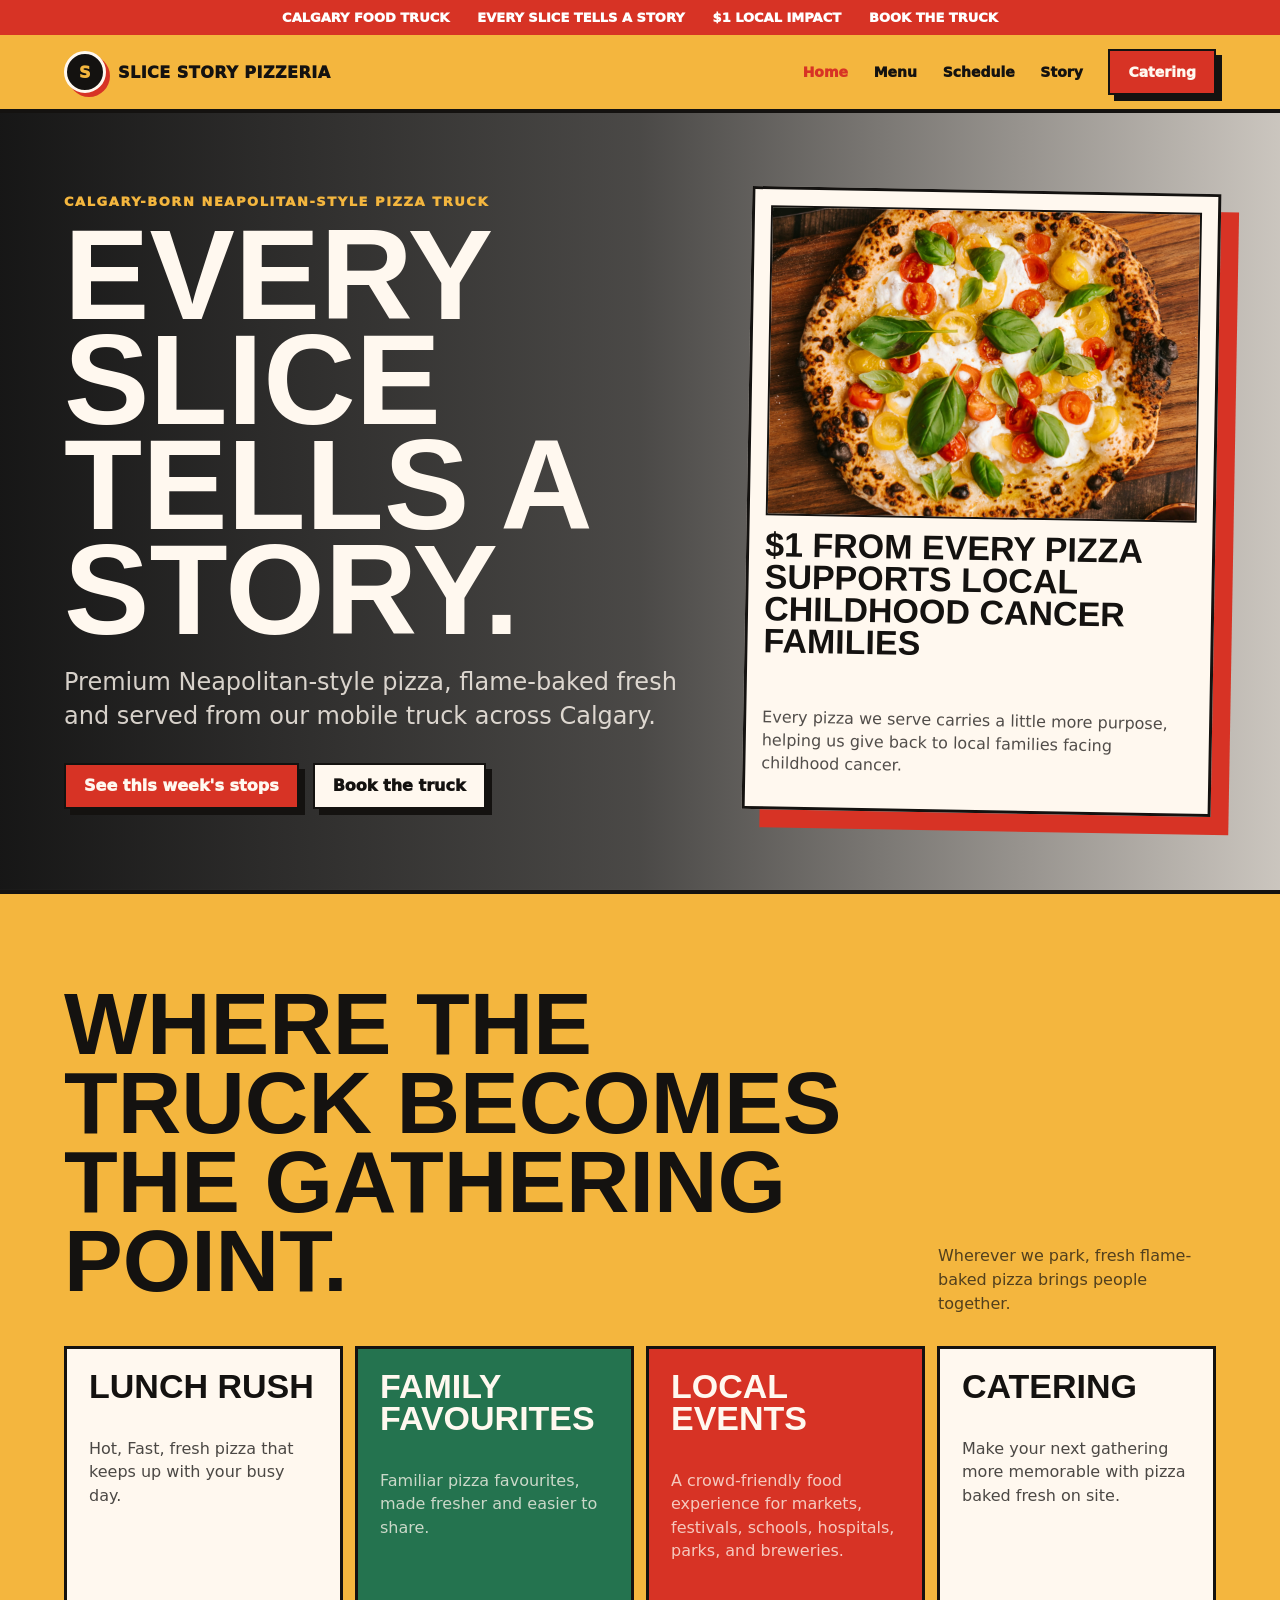
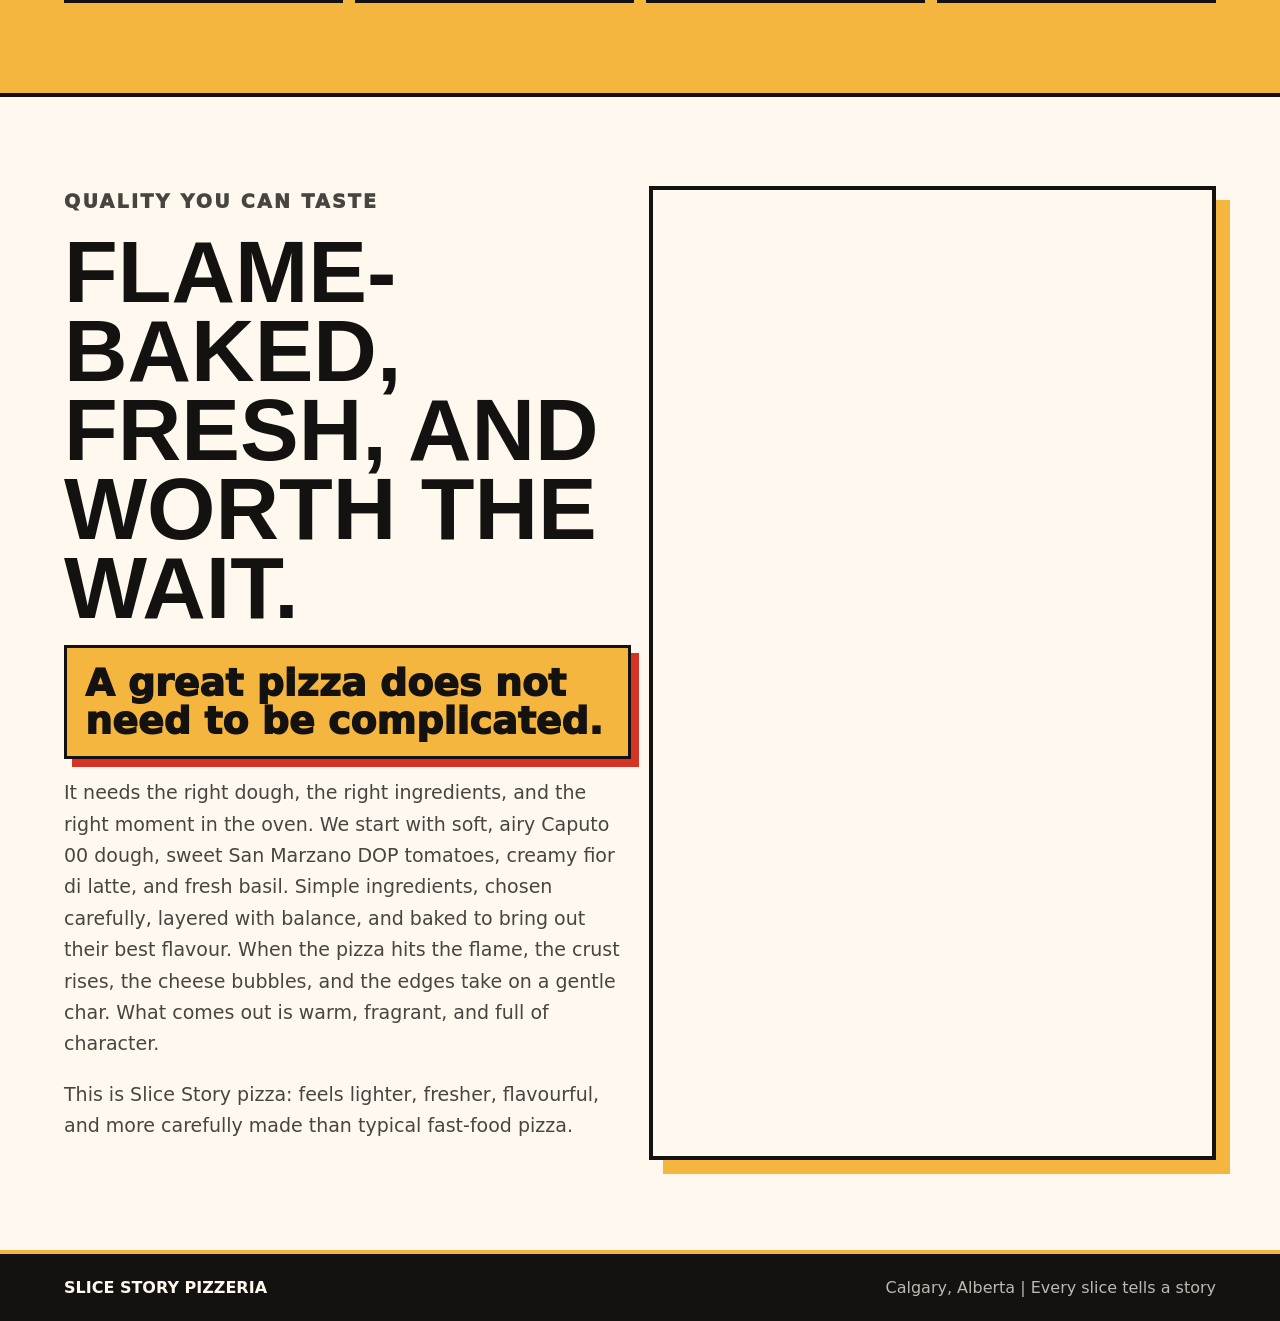
==== index.html @ b3e55a07 "Update index.html Remove <script src="edit-text.js"></script>" ====
<!doctype html>
<html lang="en">
<head>
  <meta charset="utf-8">
  <meta name="viewport" content="width=device-width, initial-scale=1">
  <title>Slice Story Pizzeria | Calgary Pizza Truck</title>
  <link rel="stylesheet" href="styles.css">
</head>
<body>
  <main class="page">
    <div class="top-strip"><span>Calgary food truck</span><span>Every slice tells a story</span><span>$1 local impact</span><span>Book the truck</span></div>
    <nav class="nav">
      <a class="logo" href="index.html"><span class="logo-mark">S</span><span>Slice Story Pizzeria</span></a>
      <div class="nav-links">
        <a class="active" href="index.html">Home</a><a href="menu.html">Menu</a><a href="schedule.html">Schedule</a><a href="story-impact.html">Story</a><a class="button" href="catering.html">Catering</a>
      </div>
    </nav>
    <section class="hero" style="--hero-image:url('https://images.unsplash.com/photo-1601924582970-9238bcb495d9?auto=format&fit=crop&w=1600&q=85')">
      <div>
        <p class="eyebrow">Calgary-born Neapolitan-style pizza truck</p>
        <h1>Every slice tells a story.</h1>
        <p class="lead">Premium Neapolitan-style pizza, flame-baked fresh and served from our mobile truck across Calgary.</p>
        <div class="action-row"><a class="button" href="schedule.html">See this week's stops</a><a class="button alt" href="catering.html">Book the truck</a></div>
      </div>
      <aside class="feature-card">
        <img src="images/home-impact-card.jpg" alt="A fresh pizza slice">
        <h3>$1 from every pizza supports local childhood cancer families</h3>
        <p>Every pizza we serve carries a little more purpose, helping us give back to local families facing childhood cancer.</p>
      </aside>
    </section>
    <section class="section gold">
      <div class="section-head"><h2>where The truck becomes the gathering point.</h2><p>Wherever we park, fresh flame-baked pizza brings people together.</p></div>
      <div class="grid-4">
        <article class="card"><h3>lunch rush</h3><p>Hot, Fast, fresh pizza that keeps up with your busy day.</p></article>
        <article class="card basil"><h3>family favourites</h3><p>Familiar pizza favourites, made fresher and easier to share.</p></article>
        <article class="card tomato"><h3>local Events</h3><p>A crowd-friendly food experience for markets, festivals, schools, hospitals, parks, and breweries.</p></article>
        <article class="card"><h3>Catering</h3><p>Make your next gathering more memorable with pizza baked fresh on site.</p></article>
      </div>
    </section>
    <section class="section">
      <div class="grid-2">
        <div class="copy">
          <p class="eyebrow">Quality you can taste</p>
          <h2>Flame-baked, fresh, and worth the wait.</h2>
          <div class="standout-line">A great pizza does not need to be complicated.</div>
          <p>It needs the right dough, the right ingredients, and the right moment in the oven. We start with soft, airy Caputo 00 dough, sweet San Marzano DOP tomatoes, creamy fior di latte, and fresh basil. Simple ingredients, chosen carefully, layered with balance, and baked to bring out their best flavour. When the pizza hits the flame, the crust rises, the cheese bubbles, and the edges take on a gentle char. What comes out is warm, fragrant, and full of character.</p>
          <p>This is Slice Story pizza: feels lighter, fresher, flavourful, and more carefully made than typical fast-food pizza.</p>
        </div>
        <div class="photo-panel" style="--panel-image:url('images/quality-you-can-taste.png')"></div>
      </div>
    </section>
    <footer class="footer"><strong>Slice Story Pizzeria</strong><span>Calgary, Alberta | Every slice tells a story</span></footer>
  </main>
</body>
</html>
---- styles.css ----
:root {
  --ink: #141210;
  --paper: #fff8ef;
  --tomato: #d73325;
  --gold: #f4b63e;
  --basil: #24734f;
  --cream: #fff1dc;
  --line: rgba(20, 18, 16, .16);
  font-family: Inter, ui-sans-serif, system-ui, -apple-system, BlinkMacSystemFont, "Segoe UI", sans-serif;
  color: var(--ink);
  background: #121212;
}

* { box-sizing: border-box; }
html { scroll-behavior: smooth; }
body { margin: 0; background: #121212; }
img { display: block; max-width: 100%; }
a { color: inherit; }
.page {
  width: min(100%, 1440px);
  margin: 0 auto;
  background: var(--paper);
  overflow: hidden;
}
.top-strip {
  display: flex;
  justify-content: center;
  gap: 28px;
  padding: 10px 16px;
  background: var(--tomato);
  color: #fff;
  font-size: 13px;
  font-weight: 950;
  text-transform: uppercase;
  white-space: nowrap;
  overflow: hidden;
}
.top-strip span { flex: 0 0 auto; }
.nav {
  position: sticky;
  top: 0;
  z-index: 10;
  display: flex;
  align-items: center;
  justify-content: space-between;
  gap: 18px;
  min-height: 78px;
  padding: 14px clamp(18px, 5vw, 72px);
  background: var(--gold);
  border-bottom: 4px solid var(--ink);
}
.logo {
  display: flex;
  align-items: center;
  gap: 12px;
  font-weight: 950;
  text-decoration: none;
  text-transform: uppercase;
  letter-spacing: .03em;
}
.logo-mark {
  display: grid;
  place-items: center;
  width: 42px;
  height: 42px;
  border-radius: 50%;
  background: var(--ink);
  color: var(--gold);
  border: 3px solid #fff8ef;
  box-shadow: 4px 4px 0 var(--tomato);
}
.nav-links {
  display: flex;
  align-items: center;
  gap: clamp(12px, 2vw, 26px);
  font-size: 14px;
  font-weight: 950;
}
.nav-links a { text-decoration: none; }
.nav-links a.active { color: var(--tomato); }
.button {
  display: inline-flex;
  align-items: center;
  justify-content: center;
  min-height: 46px;
  padding: 0 18px;
  border: 2px solid var(--ink);
  background: var(--tomato);
  color: #fff8ef;
  font-weight: 950;
  text-decoration: none;
  box-shadow: 6px 6px 0 var(--ink);
  cursor: pointer;
}
.button.alt { background: #fff8ef; color: var(--ink); }
.button.gold { background: var(--gold); color: var(--ink); }
.hero {
  min-height: 680px;
  display: grid;
  grid-template-columns: minmax(0, .95fr) minmax(340px, .72fr);
  gap: clamp(28px, 5vw, 72px);
  align-items: center;
  padding: clamp(34px, 6vw, 86px) clamp(18px, 5vw, 72px);
  background:
    linear-gradient(90deg, rgba(18,18,18,.98), rgba(18,18,18,.76), rgba(18,18,18,.22)),
    var(--hero-image);
  background-size: cover;
  background-position: center;
  color: #fff8ef;
}
.hero.schedule-hero {
  position: relative;
  grid-template-columns: minmax(0, .58fr) minmax(360px, .82fr);
  grid-template-rows: auto auto;
  align-items: center;
  background:
    linear-gradient(135deg, #fff8ef 0%, #fff8ef 42%, #f4b63e 42%, #f4b63e 60%, #d73325 60%, #d73325 100%);
  color: var(--ink);
}
.hero.schedule-hero .schedule-copy {
  position: relative;
  z-index: 2;
  grid-column: 1;
}
.hero.schedule-hero .eyebrow {
  color: var(--tomato);
}
.hero.schedule-hero .lead {
  color: rgba(20, 18, 16, .76);
}
.schedule-truck-image {
  grid-column: 2;
  grid-row: 1 / 3;
  width: 100%;
  min-height: clamp(340px, 42vw, 560px);
  background-image: var(--hero-image);
  background-size: contain;
  background-repeat: no-repeat;
  background-position: center;
  filter: drop-shadow(18px 18px 0 rgba(20, 18, 16, .28));
}
.hero.schedule-hero .feature-card {
  grid-column: 1;
  grid-row: 2;
  max-width: 430px;
  margin-top: 24px;
  box-shadow: 10px 10px 0 var(--ink);
  transform: rotate(-1deg);
}
.eyebrow {
  margin: 0 0 14px;
  color: var(--gold);
  font-size: 13px;
  font-weight: 950;
  letter-spacing: .12em;
  text-transform: uppercase;
}
h1, h2, h3, p { margin-top: 0; }
h1, h2, h3 { letter-spacing: 0; }
h1 {
  max-width: 880px;
  margin-bottom: 22px;
  font-family: Impact, Haettenschweiler, "Arial Narrow Bold", sans-serif;
  font-size: clamp(58px, 10vw, 142px);
  line-height: .82;
  text-transform: uppercase;
}
h2 {
  max-width: 850px;
  margin-bottom: 16px;
  font-family: Impact, Haettenschweiler, "Arial Narrow Bold", sans-serif;
  font-size: clamp(42px, 7vw, 88px);
  line-height: .9;
  text-transform: uppercase;
}
h3 {
  font-family: Impact, Haettenschweiler, "Arial Narrow Bold", sans-serif;
  font-size: 34px;
  line-height: .94;
  text-transform: uppercase;
}
.lead {
  max-width: 660px;
  font-size: clamp(18px, 2vw, 24px);
  line-height: 1.42;
  color: rgba(255, 248, 239, .82);
}
.action-row { display: flex; flex-wrap: wrap; gap: 14px; margin-top: 30px; }
.feature-card {
  display: grid;
  gap: 14px;
  padding: 16px;
  background: #fff8ef;
  color: var(--ink);
  border: 3px solid var(--ink);
  box-shadow: 18px 18px 0 var(--tomato);
  transform: rotate(1deg);
}
.feature-card img {
  width: 100%;
  height: 310px;
  object-fit: cover;
  border: 2px solid var(--ink);
}
.feature-card p { color: rgba(20,18,16,.74); line-height: 1.45; }
.section { padding: clamp(44px, 7vw, 92px) clamp(18px, 5vw, 72px); }
.section.dark { background: var(--ink); color: #fff8ef; }
.section.gold { background: var(--gold); border-top: 4px solid var(--ink); border-bottom: 4px solid var(--ink); }
.section.ingredient-story {
  background:
    linear-gradient(90deg, rgba(20,18,16,.96), rgba(20,18,16,.82), rgba(20,18,16,.48)),
    url("https://images.unsplash.com/photo-1593560708920-61dd98c46a4e?auto=format&fit=crop&w=1500&q=85");
  background-size: cover;
  background-position: center;
  color: #fff8ef;
  border-top: 4px solid var(--gold);
}
.section.ingredient-story .section-head p { color: rgba(255,248,239,.72); }
.section.ingredient-story .card {
  background: rgba(255,248,239,.94);
  box-shadow: 8px 8px 0 var(--gold);
}
.section.ingredient-story .card.tomato,
.section.ingredient-story .card.basil {
  color: #fff8ef;
}
.section.ingredient-story .card.tomato { background: var(--tomato); }
.section.ingredient-story .card.basil { background: var(--basil); }
.section-head {
  display: flex;
  align-items: end;
  justify-content: space-between;
  gap: 24px;
  margin-bottom: 30px;
}
.section-head p { max-width: 470px; margin: 0; line-height: 1.5; color: rgba(20,18,16,.72); }
.dark .section-head p { color: rgba(255,248,239,.72); }
.grid-2 { display: grid; grid-template-columns: repeat(2, 1fr); gap: 18px; }
.grid-3 { display: grid; grid-template-columns: repeat(3, 1fr); gap: 14px; }
.grid-4 { display: grid; grid-template-columns: repeat(4, 1fr); gap: 12px; }
.card {
  min-height: 220px;
  padding: 22px;
  background: #fff8ef;
  color: var(--ink);
  border: 3px solid var(--ink);
}
.card.tomato { background: var(--tomato); color: #fff8ef; }
.card.basil { background: var(--basil); color: #fff8ef; }
.card.gold { background: var(--gold); }
.card p { line-height: 1.45; color: inherit; opacity: .76; }
.price { display: block; margin-top: 18px; font-size: 32px; font-weight: 950; }
.photo-panel {
  min-height: 520px;
  background: var(--panel-image);
  background-size: cover;
  background-position: center;
  border: 4px solid var(--ink);
  box-shadow: 14px 14px 0 var(--gold);
}
.copy p { max-width: 760px; font-size: 19px; line-height: 1.65; color: rgba(20,18,16,.78); }
.dark .copy p { color: rgba(255,248,239,.78); }
.standout-line {
  max-width: 760px;
  margin: 18px 0;
  padding: 16px 18px;
  background: var(--gold);
  border: 3px solid var(--ink);
  box-shadow: 8px 8px 0 var(--tomato);
  font-size: clamp(24px, 3vw, 38px);
  line-height: 1;
  font-weight: 950;
}
.form {
  display: grid;
  grid-template-columns: repeat(2, 1fr);
  gap: 12px;
  margin-top: 24px;
}
.form input, .form select, .form textarea {
  min-height: 54px;
  padding: 0 16px;
  border: 3px solid var(--ink);
  background: #fff8ef;
  color: var(--ink);
  font: inherit;
  font-weight: 800;
}
.form textarea {
  min-height: 132px;
  padding-top: 14px;
  grid-column: 1 / -1;
}
.footer {
  display: flex;
  align-items: center;
  justify-content: space-between;
  gap: 18px;
  padding: 24px clamp(18px, 5vw, 72px);
  background: var(--ink);
  color: rgba(255,248,239,.72);
  border-top: 4px solid var(--gold);
}
.footer strong { color: #fff8ef; text-transform: uppercase; }
.edit-toolbar {
  position: fixed;
  right: 16px;
  bottom: 16px;
  z-index: 50;
  display: flex;
  flex-wrap: wrap;
  justify-content: flex-end;
  gap: 8px;
  max-width: min(440px, calc(100vw - 32px));
  padding: 10px;
  background: rgba(255, 248, 239, .96);
  border: 3px solid var(--ink);
  box-shadow: 8px 8px 0 rgba(20, 18, 16, .36);
}
.edit-toolbar button {
  min-height: 38px;
  padding: 0 12px;
  border: 2px solid var(--ink);
  background: #fff8ef;
  color: var(--ink);
  font: inherit;
  font-size: 13px;
  font-weight: 950;
  cursor: pointer;
}
.edit-toolbar button.primary {
  background: var(--tomato);
  color: #fff8ef;
}
.edit-note {
  width: 100%;
  margin: 0;
  font-size: 12px;
  font-weight: 800;
  color: rgba(20, 18, 16, .68);
}
.editable-active [data-editable-text] {
  outline: 2px dashed rgba(215, 51, 37, .72);
  outline-offset: 4px;
  cursor: text;
}
.editable-active [data-editable-text]:focus {
  outline: 3px solid var(--tomato);
  background: rgba(255, 248, 239, .92);
}
.image-edit-active [data-editable-image] {
  outline: 3px dashed var(--gold);
  outline-offset: 5px;
  cursor: pointer;
}
.image-edit-active [data-editable-image]:hover {
  outline-color: var(--tomato);
}
.image-panel {
  position: fixed;
  left: 50%;
  bottom: 92px;
  z-index: 60;
  display: none;
  width: min(560px, calc(100vw - 32px));
  padding: 14px;
  transform: translateX(-50%);
  background: #fff8ef;
  border: 3px solid var(--ink);
  box-shadow: 10px 10px 0 rgba(20, 18, 16, .42);
}
.image-panel.open { display: grid; gap: 10px; }
.image-panel label {
  font-size: 13px;
  font-weight: 950;
  text-transform: uppercase;
}
.image-panel input[type="text"] {
  width: 100%;
  min-height: 44px;
  padding: 0 12px;
  border: 2px solid var(--ink);
  background: #fff;
  color: var(--ink);
  font: inherit;
}
.image-panel-actions {
  display: flex;
  flex-wrap: wrap;
  gap: 8px;
}
.image-panel button,
.image-panel .file-button {
  display: inline-flex;
  align-items: center;
  justify-content: center;
  min-height: 38px;
  padding: 0 12px;
  border: 2px solid var(--ink);
  background: #fff8ef;
  color: var(--ink);
  font: inherit;
  font-size: 13px;
  font-weight: 950;
  cursor: pointer;
}
.image-panel button.primary { background: var(--tomato); color: #fff8ef; }
.image-panel small { color: rgba(20, 18, 16, .68); font-weight: 800; line-height: 1.35; }

@media (max-width: 980px) {
  .nav { position: relative; align-items: flex-start; flex-direction: column; }
  .nav-links { width: 100%; flex-wrap: wrap; }
  .hero, .grid-2 { grid-template-columns: 1fr; }
  .hero.schedule-hero {
    grid-template-columns: 1fr;
    grid-template-rows: auto auto auto;
  }
  .hero.schedule-hero .schedule-copy {
    grid-column: 1;
    grid-row: 1;
  }
  .schedule-truck-image {
    grid-column: 1;
    grid-row: 2;
    min-height: 360px;
    background-position: center;
  }
  .hero.schedule-hero .feature-card {
    grid-column: 1;
    grid-row: 3;
  }
  .grid-3, .grid-4 { grid-template-columns: repeat(2, 1fr); }
  .section-head { display: block; }
  .section-head p { margin-top: 14px; }
}

@media (max-width: 640px) {
  .top-strip { justify-content: flex-start; }
  .nav-links a:not(.button) { display: none; }
  .hero { min-height: auto; }
  .schedule-truck-image { min-height: 260px; }
  .feature-card { transform: none; box-shadow: 10px 10px 0 var(--tomato); }
  .grid-3, .grid-4, .form { grid-template-columns: 1fr; }
  .photo-panel { min-height: 360px; }
  .footer { align-items: flex-start; flex-direction: column; }
}
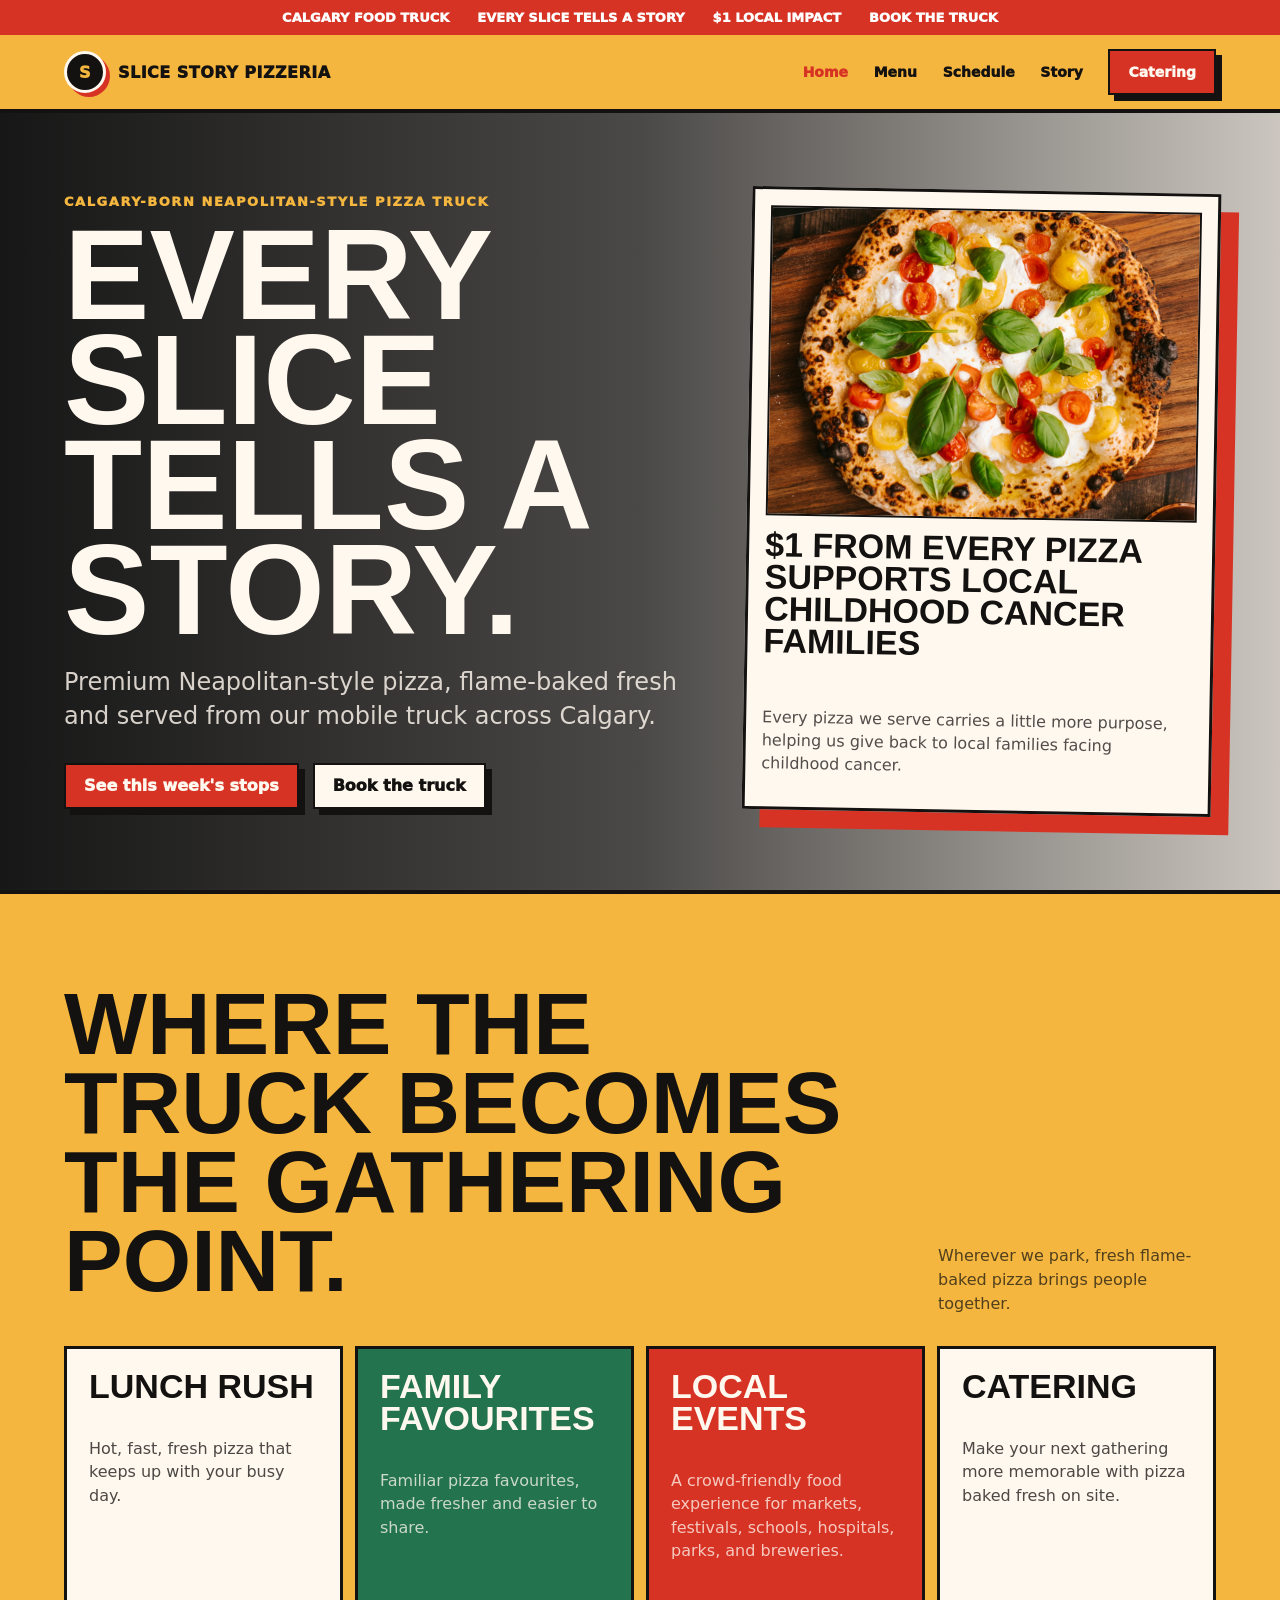
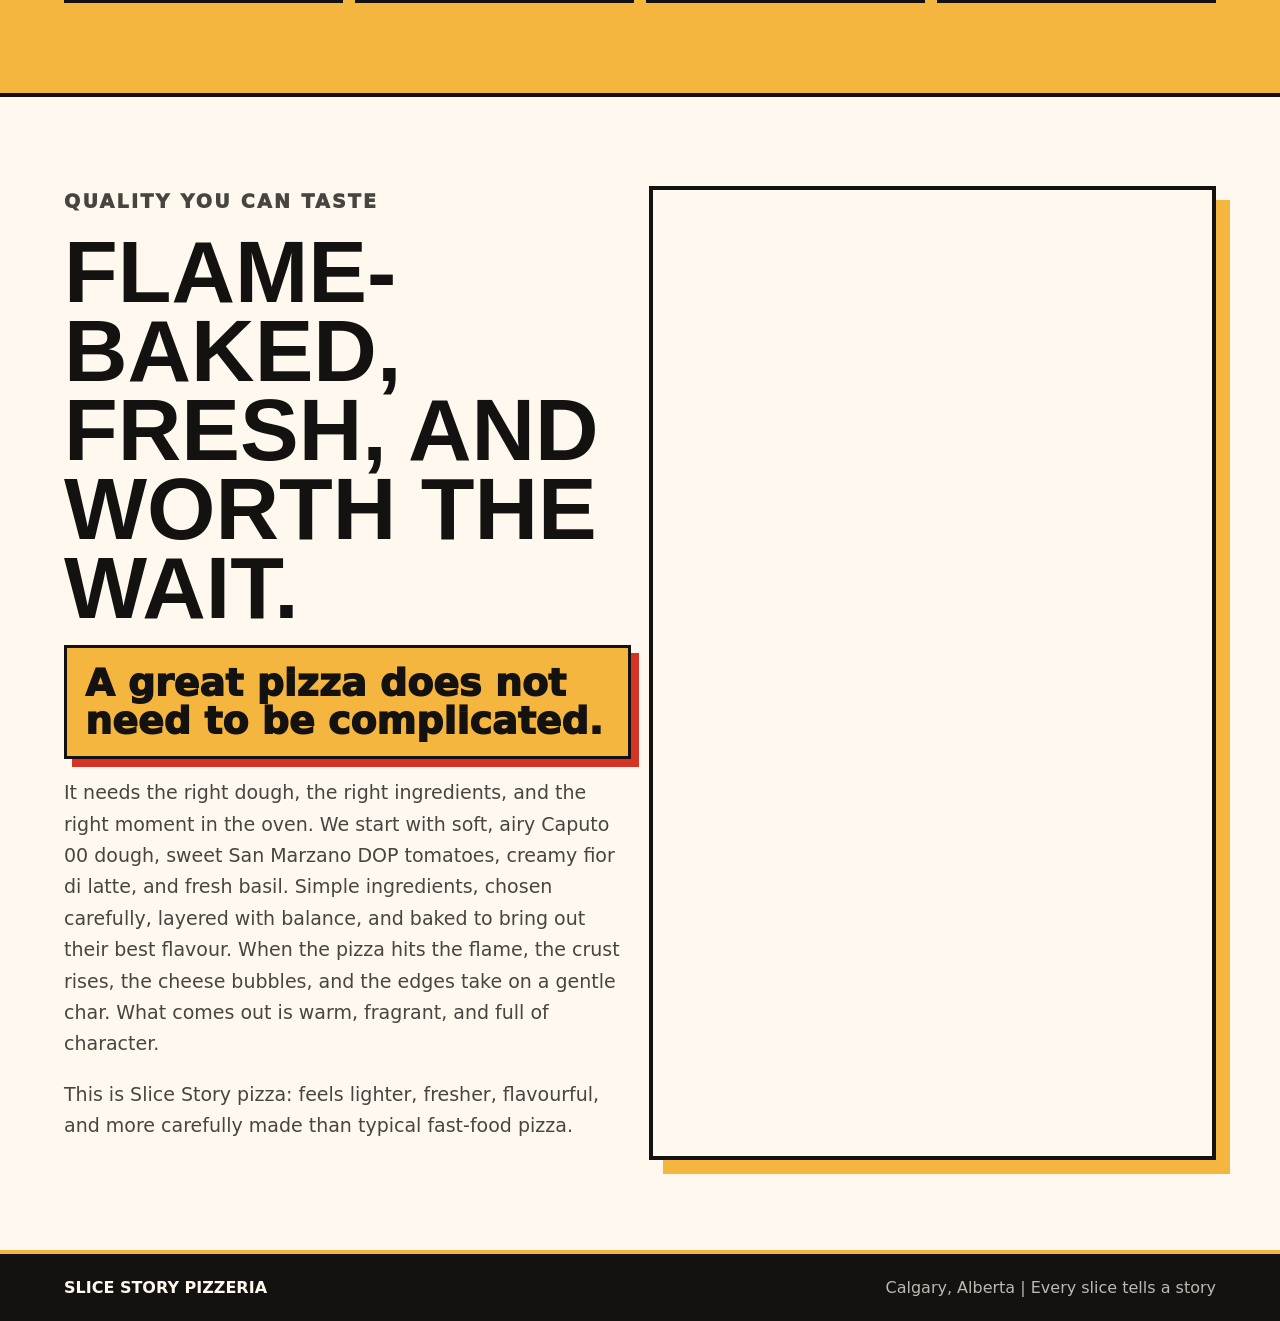
==== commit 19715a3f: "Update index.html" ====
--- a/index.html
+++ b/index.html
@@ -29,11 +29,11 @@
       </aside>
     </section>
     <section class="section gold">
-      <div class="section-head"><h2>where The truck becomes the gathering point.</h2><p>Wherever we park, fresh flame-baked pizza brings people together.</p></div>
+      <div class="section-head"><h2>Where the truck becomes the gathering point.</h2><p>Wherever we park, fresh flame-baked pizza brings people together.</p></div>
       <div class="grid-4">
-        <article class="card"><h3>lunch rush</h3><p>Hot, Fast, fresh pizza that keeps up with your busy day.</p></article>
-        <article class="card basil"><h3>family favourites</h3><p>Familiar pizza favourites, made fresher and easier to share.</p></article>
-        <article class="card tomato"><h3>local Events</h3><p>A crowd-friendly food experience for markets, festivals, schools, hospitals, parks, and breweries.</p></article>
+        <article class="card"><h3>Lunch rush</h3><p>Hot, fast, fresh pizza that keeps up with your busy day.</p></article>
+        <article class="card basil"><h3>Family favourites</h3><p>Familiar pizza favourites, made fresher and easier to share.</p></article>
+        <article class="card tomato"><h3>Local events</h3><p>A crowd-friendly food experience for markets, festivals, schools, hospitals, parks, and breweries.</p></article>
         <article class="card"><h3>Catering</h3><p>Make your next gathering more memorable with pizza baked fresh on site.</p></article>
       </div>
     </section>
@@ -51,5 +51,6 @@
     </section>
     <footer class="footer"><strong>Slice Story Pizzeria</strong><span>Calgary, Alberta | Every slice tells a story</span></footer>
   </main>
+
 </body>
 </html>
--- a/styles.css
+++ b/styles.css
@@ -302,111 +302,6 @@
   border-top: 4px solid var(--gold);
 }
 .footer strong { color: #fff8ef; text-transform: uppercase; }
-.edit-toolbar {
-  position: fixed;
-  right: 16px;
-  bottom: 16px;
-  z-index: 50;
-  display: flex;
-  flex-wrap: wrap;
-  justify-content: flex-end;
-  gap: 8px;
-  max-width: min(440px, calc(100vw - 32px));
-  padding: 10px;
-  background: rgba(255, 248, 239, .96);
-  border: 3px solid var(--ink);
-  box-shadow: 8px 8px 0 rgba(20, 18, 16, .36);
-}
-.edit-toolbar button {
-  min-height: 38px;
-  padding: 0 12px;
-  border: 2px solid var(--ink);
-  background: #fff8ef;
-  color: var(--ink);
-  font: inherit;
-  font-size: 13px;
-  font-weight: 950;
-  cursor: pointer;
-}
-.edit-toolbar button.primary {
-  background: var(--tomato);
-  color: #fff8ef;
-}
-.edit-note {
-  width: 100%;
-  margin: 0;
-  font-size: 12px;
-  font-weight: 800;
-  color: rgba(20, 18, 16, .68);
-}
-.editable-active [data-editable-text] {
-  outline: 2px dashed rgba(215, 51, 37, .72);
-  outline-offset: 4px;
-  cursor: text;
-}
-.editable-active [data-editable-text]:focus {
-  outline: 3px solid var(--tomato);
-  background: rgba(255, 248, 239, .92);
-}
-.image-edit-active [data-editable-image] {
-  outline: 3px dashed var(--gold);
-  outline-offset: 5px;
-  cursor: pointer;
-}
-.image-edit-active [data-editable-image]:hover {
-  outline-color: var(--tomato);
-}
-.image-panel {
-  position: fixed;
-  left: 50%;
-  bottom: 92px;
-  z-index: 60;
-  display: none;
-  width: min(560px, calc(100vw - 32px));
-  padding: 14px;
-  transform: translateX(-50%);
-  background: #fff8ef;
-  border: 3px solid var(--ink);
-  box-shadow: 10px 10px 0 rgba(20, 18, 16, .42);
-}
-.image-panel.open { display: grid; gap: 10px; }
-.image-panel label {
-  font-size: 13px;
-  font-weight: 950;
-  text-transform: uppercase;
-}
-.image-panel input[type="text"] {
-  width: 100%;
-  min-height: 44px;
-  padding: 0 12px;
-  border: 2px solid var(--ink);
-  background: #fff;
-  color: var(--ink);
-  font: inherit;
-}
-.image-panel-actions {
-  display: flex;
-  flex-wrap: wrap;
-  gap: 8px;
-}
-.image-panel button,
-.image-panel .file-button {
-  display: inline-flex;
-  align-items: center;
-  justify-content: center;
-  min-height: 38px;
-  padding: 0 12px;
-  border: 2px solid var(--ink);
-  background: #fff8ef;
-  color: var(--ink);
-  font: inherit;
-  font-size: 13px;
-  font-weight: 950;
-  cursor: pointer;
-}
-.image-panel button.primary { background: var(--tomato); color: #fff8ef; }
-.image-panel small { color: rgba(20, 18, 16, .68); font-weight: 800; line-height: 1.35; }
-
 @media (max-width: 980px) {
   .nav { position: relative; align-items: flex-start; flex-direction: column; }
   .nav-links { width: 100%; flex-wrap: wrap; }
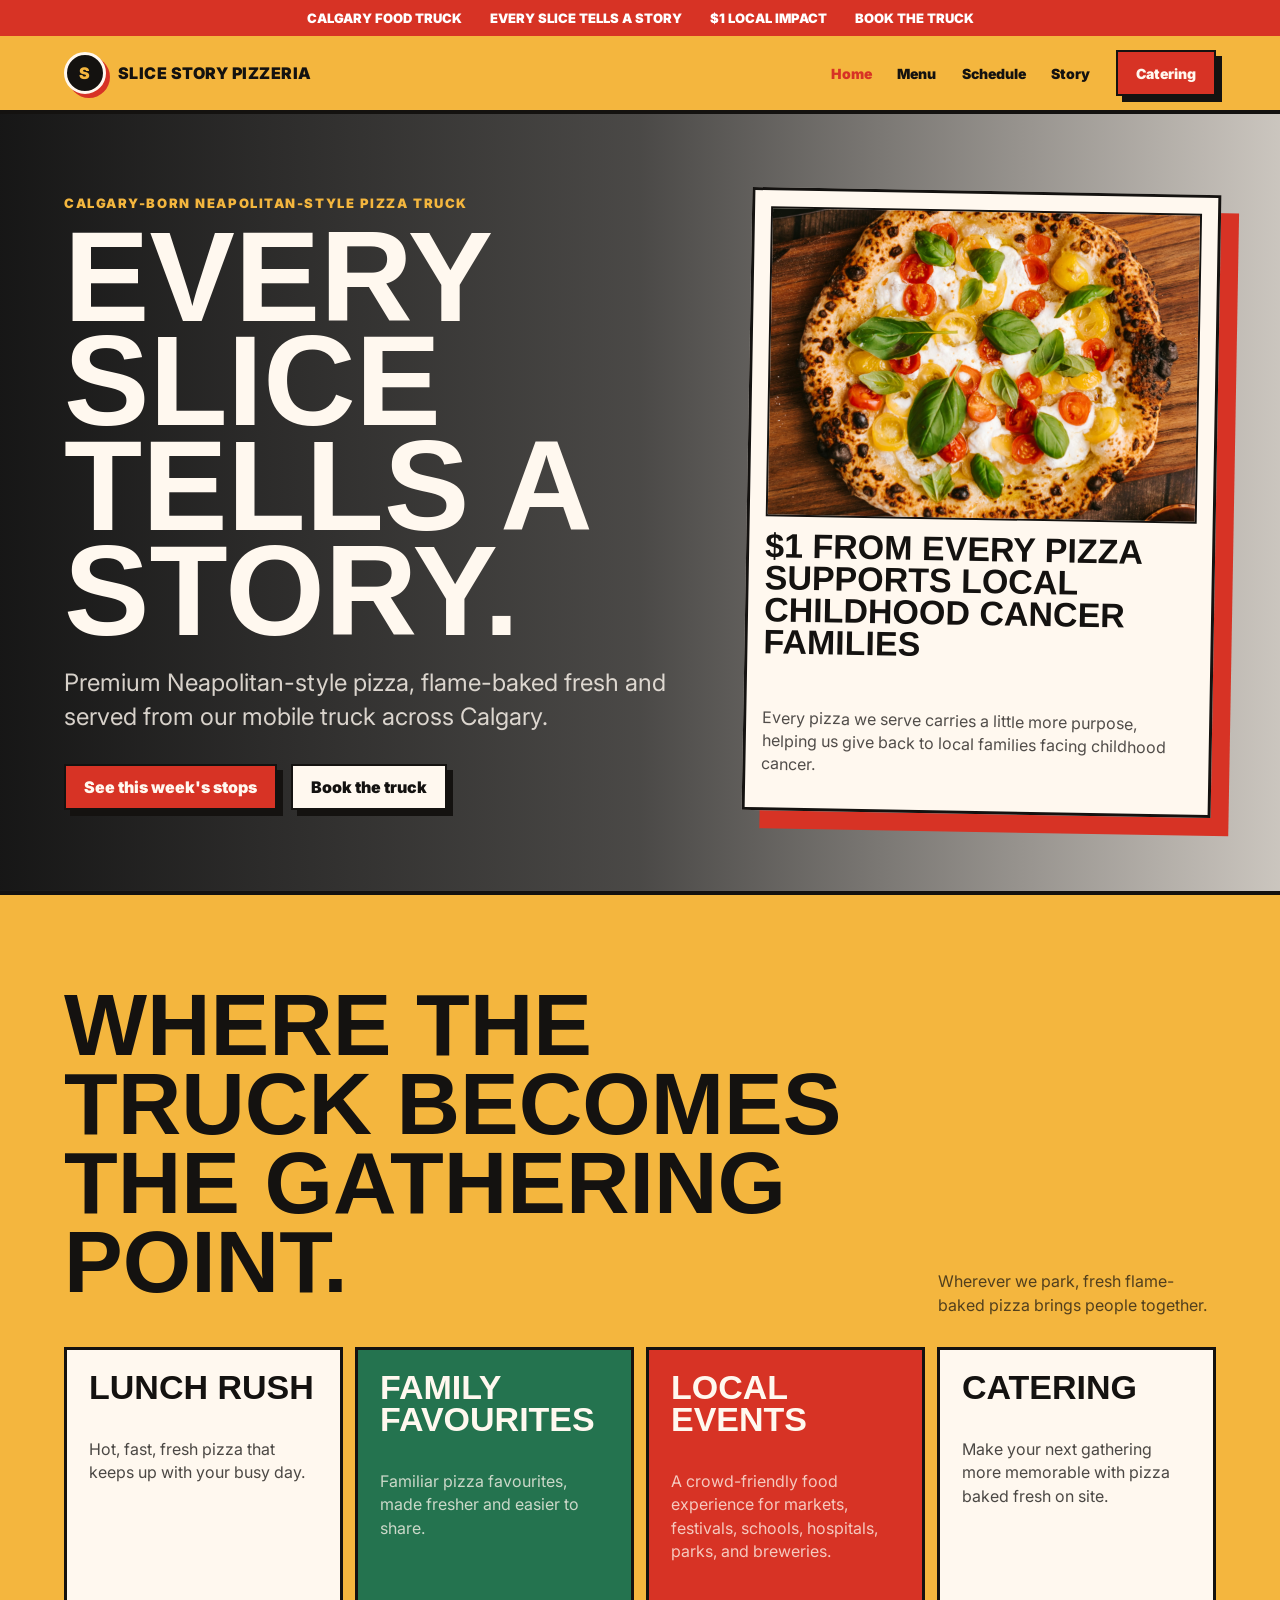
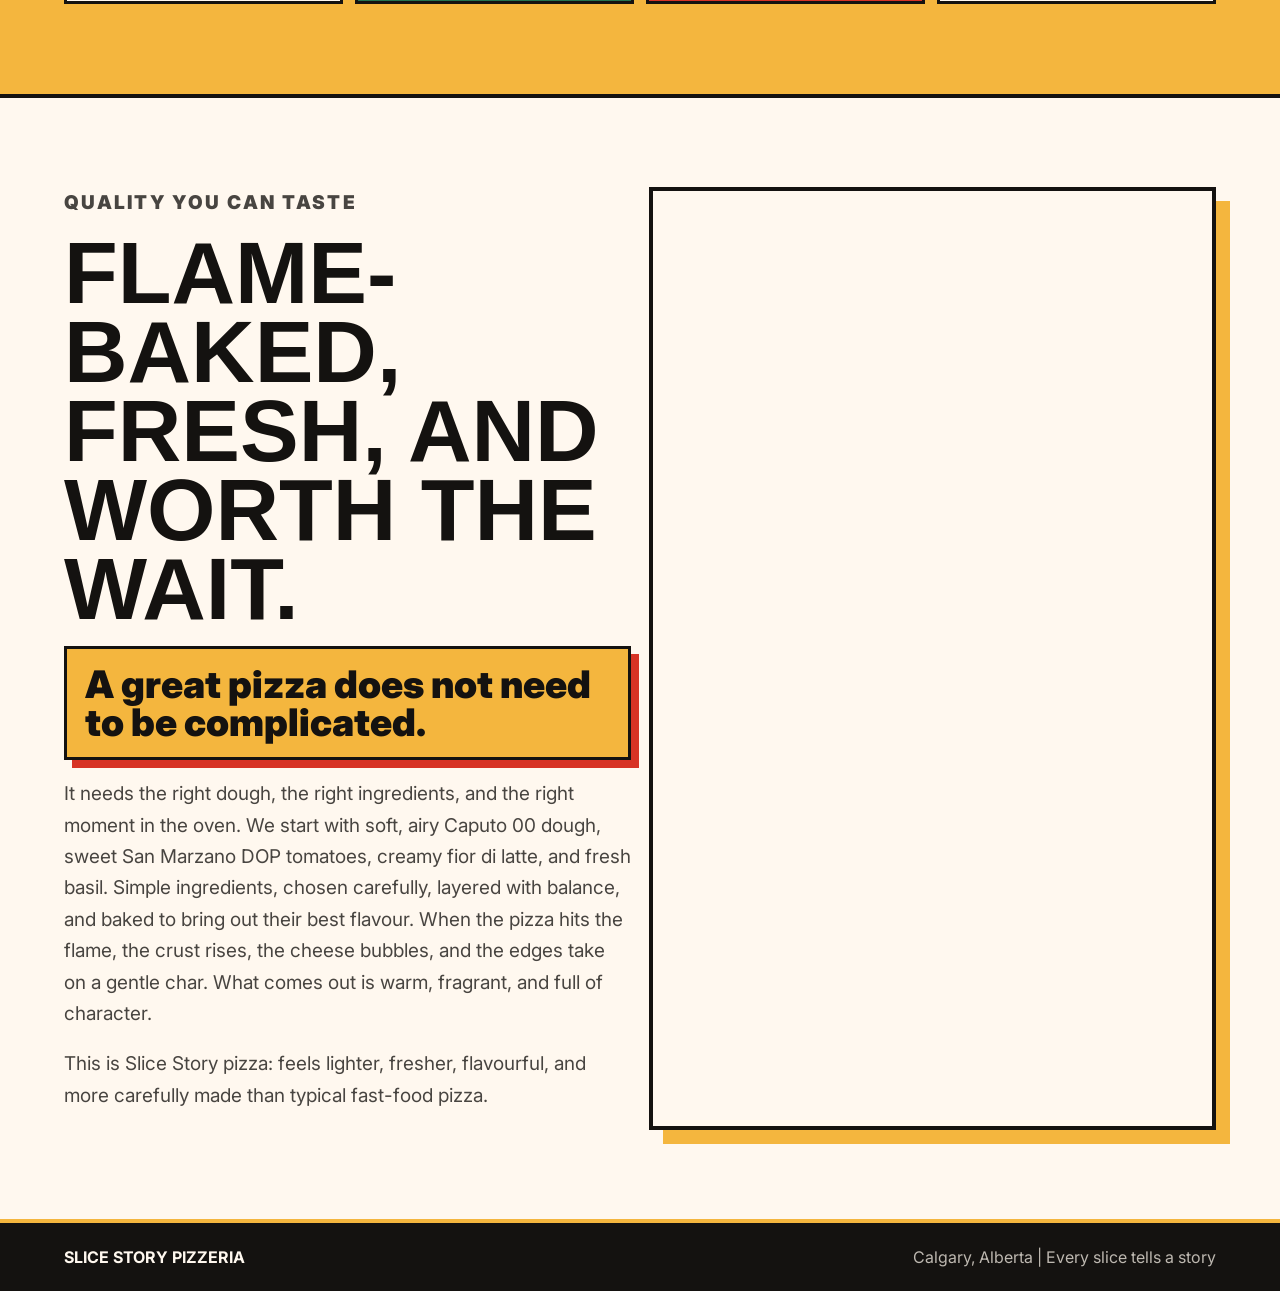
==== commit e4116677: "Add files via upload" ====
--- a/index.html
+++ b/index.html
@@ -4,6 +4,9 @@
   <meta charset="utf-8">
   <meta name="viewport" content="width=device-width, initial-scale=1">
   <title>Slice Story Pizzeria | Calgary Pizza Truck</title>
+  <link rel="preconnect" href="https://fonts.googleapis.com">
+  <link rel="preconnect" href="https://fonts.gstatic.com" crossorigin>
+  <link href="https://fonts.googleapis.com/css2?family=Inter:wght@400;500;600;700;800;900&display=swap" rel="stylesheet">
   <link rel="stylesheet" href="styles.css">
 </head>
 <body>
--- a/styles.css
+++ b/styles.css
@@ -30,7 +30,7 @@
   background: var(--tomato);
   color: #fff;
   font-size: 13px;
-  font-weight: 950;
+  font-weight: 900;
   text-transform: uppercase;
   white-space: nowrap;
   overflow: hidden;
@@ -53,7 +53,7 @@
   display: flex;
   align-items: center;
   gap: 12px;
-  font-weight: 950;
+  font-weight: 900;
   text-decoration: none;
   text-transform: uppercase;
   letter-spacing: .03em;
@@ -74,7 +74,7 @@
   align-items: center;
   gap: clamp(12px, 2vw, 26px);
   font-size: 14px;
-  font-weight: 950;
+  font-weight: 900;
 }
 .nav-links a { text-decoration: none; }
 .nav-links a.active { color: var(--tomato); }
@@ -87,7 +87,7 @@
   border: 2px solid var(--ink);
   background: var(--tomato);
   color: #fff8ef;
-  font-weight: 950;
+  font-weight: 900;
   text-decoration: none;
   box-shadow: 6px 6px 0 var(--ink);
   cursor: pointer;
@@ -151,7 +151,7 @@
   margin: 0 0 14px;
   color: var(--gold);
   font-size: 13px;
-  font-weight: 950;
+  font-weight: 900;
   letter-spacing: .12em;
   text-transform: uppercase;
 }
@@ -249,7 +249,7 @@
 .card.basil { background: var(--basil); color: #fff8ef; }
 .card.gold { background: var(--gold); }
 .card p { line-height: 1.45; color: inherit; opacity: .76; }
-.price { display: block; margin-top: 18px; font-size: 32px; font-weight: 950; }
+.price { display: block; margin-top: 18px; font-size: 32px; font-weight: 900; }
 .photo-panel {
   min-height: 520px;
   background: var(--panel-image);
@@ -269,7 +269,7 @@
   box-shadow: 8px 8px 0 var(--tomato);
   font-size: clamp(24px, 3vw, 38px);
   line-height: 1;
-  font-weight: 950;
+  font-weight: 900;
 }
 .form {
   display: grid;
@@ -302,6 +302,111 @@
   border-top: 4px solid var(--gold);
 }
 .footer strong { color: #fff8ef; text-transform: uppercase; }
+.edit-toolbar {
+  position: fixed;
+  right: 16px;
+  bottom: 16px;
+  z-index: 50;
+  display: flex;
+  flex-wrap: wrap;
+  justify-content: flex-end;
+  gap: 8px;
+  max-width: min(440px, calc(100vw - 32px));
+  padding: 10px;
+  background: rgba(255, 248, 239, .96);
+  border: 3px solid var(--ink);
+  box-shadow: 8px 8px 0 rgba(20, 18, 16, .36);
+}
+.edit-toolbar button {
+  min-height: 38px;
+  padding: 0 12px;
+  border: 2px solid var(--ink);
+  background: #fff8ef;
+  color: var(--ink);
+  font: inherit;
+  font-size: 13px;
+  font-weight: 900;
+  cursor: pointer;
+}
+.edit-toolbar button.primary {
+  background: var(--tomato);
+  color: #fff8ef;
+}
+.edit-note {
+  width: 100%;
+  margin: 0;
+  font-size: 12px;
+  font-weight: 800;
+  color: rgba(20, 18, 16, .68);
+}
+.editable-active [data-editable-text] {
+  outline: 2px dashed rgba(215, 51, 37, .72);
+  outline-offset: 4px;
+  cursor: text;
+}
+.editable-active [data-editable-text]:focus {
+  outline: 3px solid var(--tomato);
+  background: rgba(255, 248, 239, .92);
+}
+.image-edit-active [data-editable-image] {
+  outline: 3px dashed var(--gold);
+  outline-offset: 5px;
+  cursor: pointer;
+}
+.image-edit-active [data-editable-image]:hover {
+  outline-color: var(--tomato);
+}
+.image-panel {
+  position: fixed;
+  left: 50%;
+  bottom: 92px;
+  z-index: 60;
+  display: none;
+  width: min(560px, calc(100vw - 32px));
+  padding: 14px;
+  transform: translateX(-50%);
+  background: #fff8ef;
+  border: 3px solid var(--ink);
+  box-shadow: 10px 10px 0 rgba(20, 18, 16, .42);
+}
+.image-panel.open { display: grid; gap: 10px; }
+.image-panel label {
+  font-size: 13px;
+  font-weight: 900;
+  text-transform: uppercase;
+}
+.image-panel input[type="text"] {
+  width: 100%;
+  min-height: 44px;
+  padding: 0 12px;
+  border: 2px solid var(--ink);
+  background: #fff;
+  color: var(--ink);
+  font: inherit;
+}
+.image-panel-actions {
+  display: flex;
+  flex-wrap: wrap;
+  gap: 8px;
+}
+.image-panel button,
+.image-panel .file-button {
+  display: inline-flex;
+  align-items: center;
+  justify-content: center;
+  min-height: 38px;
+  padding: 0 12px;
+  border: 2px solid var(--ink);
+  background: #fff8ef;
+  color: var(--ink);
+  font: inherit;
+  font-size: 13px;
+  font-weight: 900;
+  cursor: pointer;
+}
+.image-panel button.primary { background: var(--tomato); color: #fff8ef; }
+.image-panel small { color: rgba(20, 18, 16, .68); font-weight: 800; line-height: 1.35; }
+
 @media (max-width: 980px) {
   .nav { position: relative; align-items: flex-start; flex-direction: column; }
   .nav-links { width: 100%; flex-wrap: wrap; }
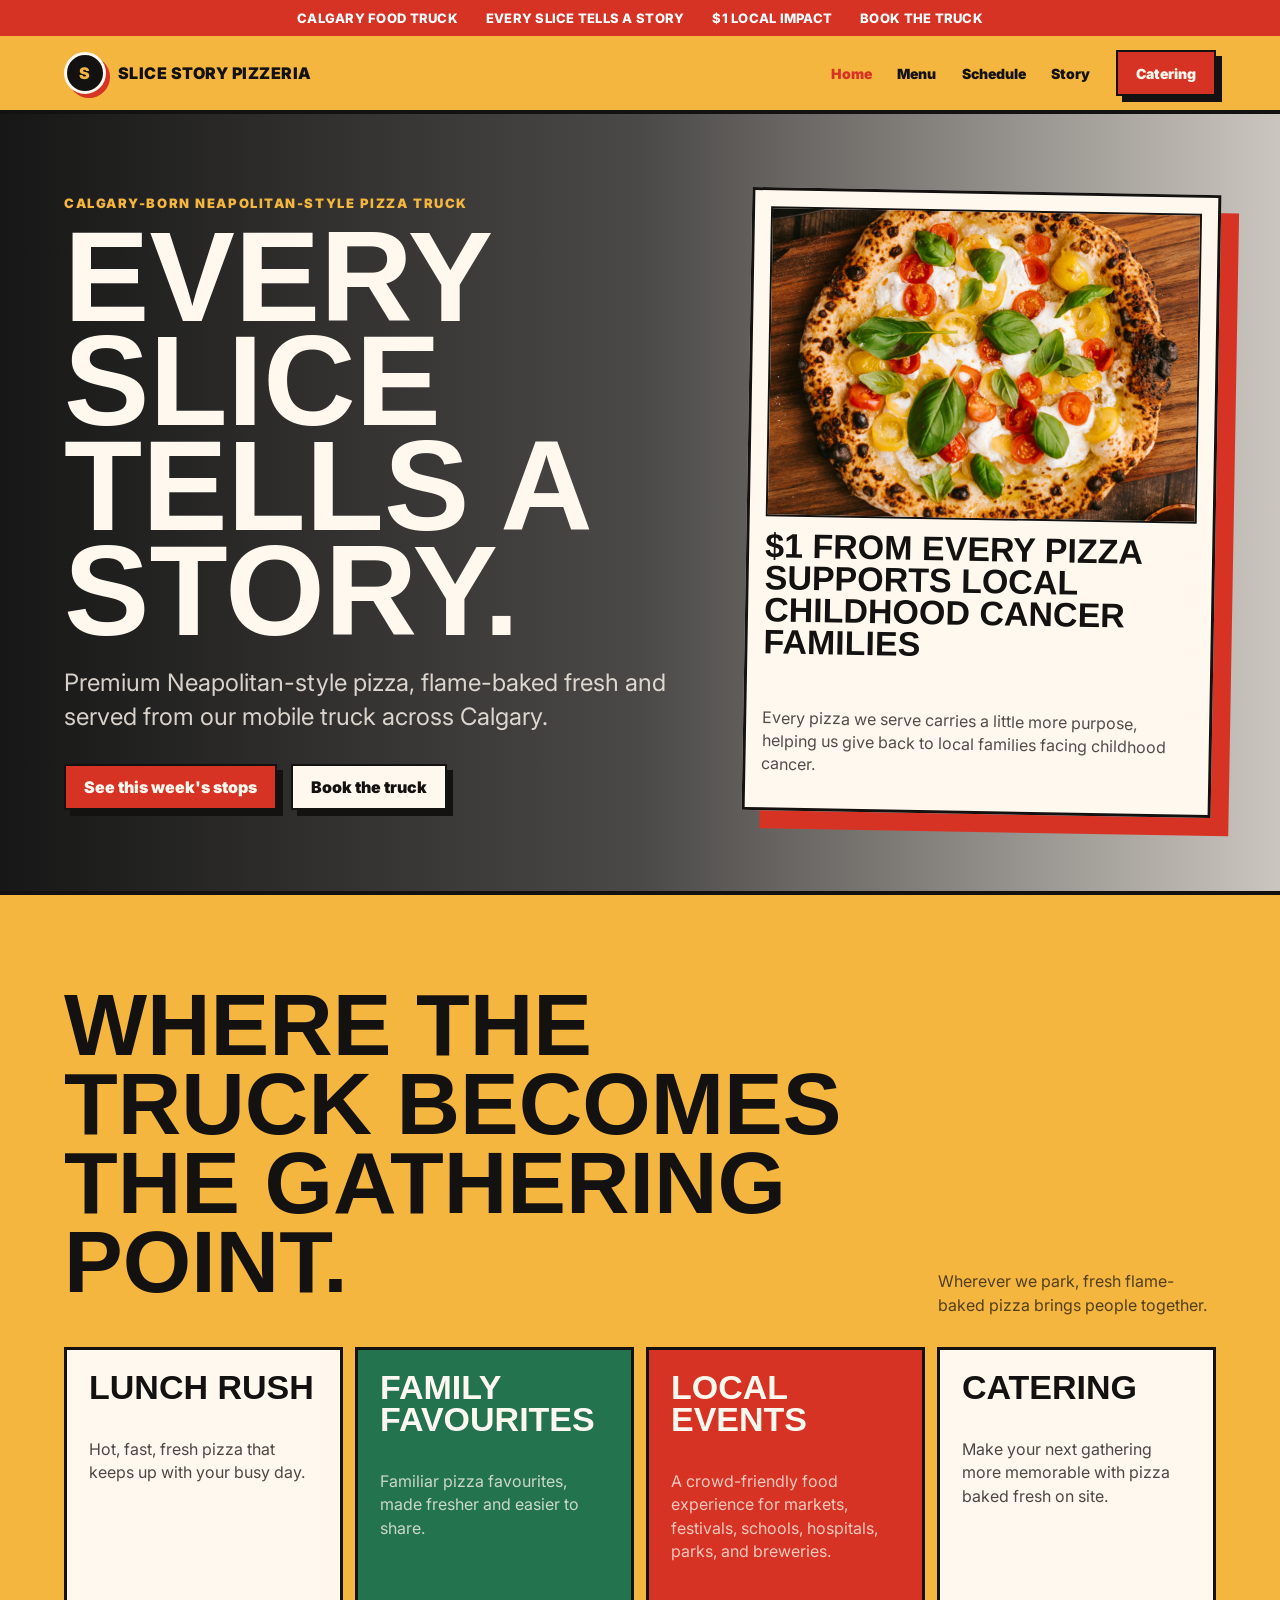
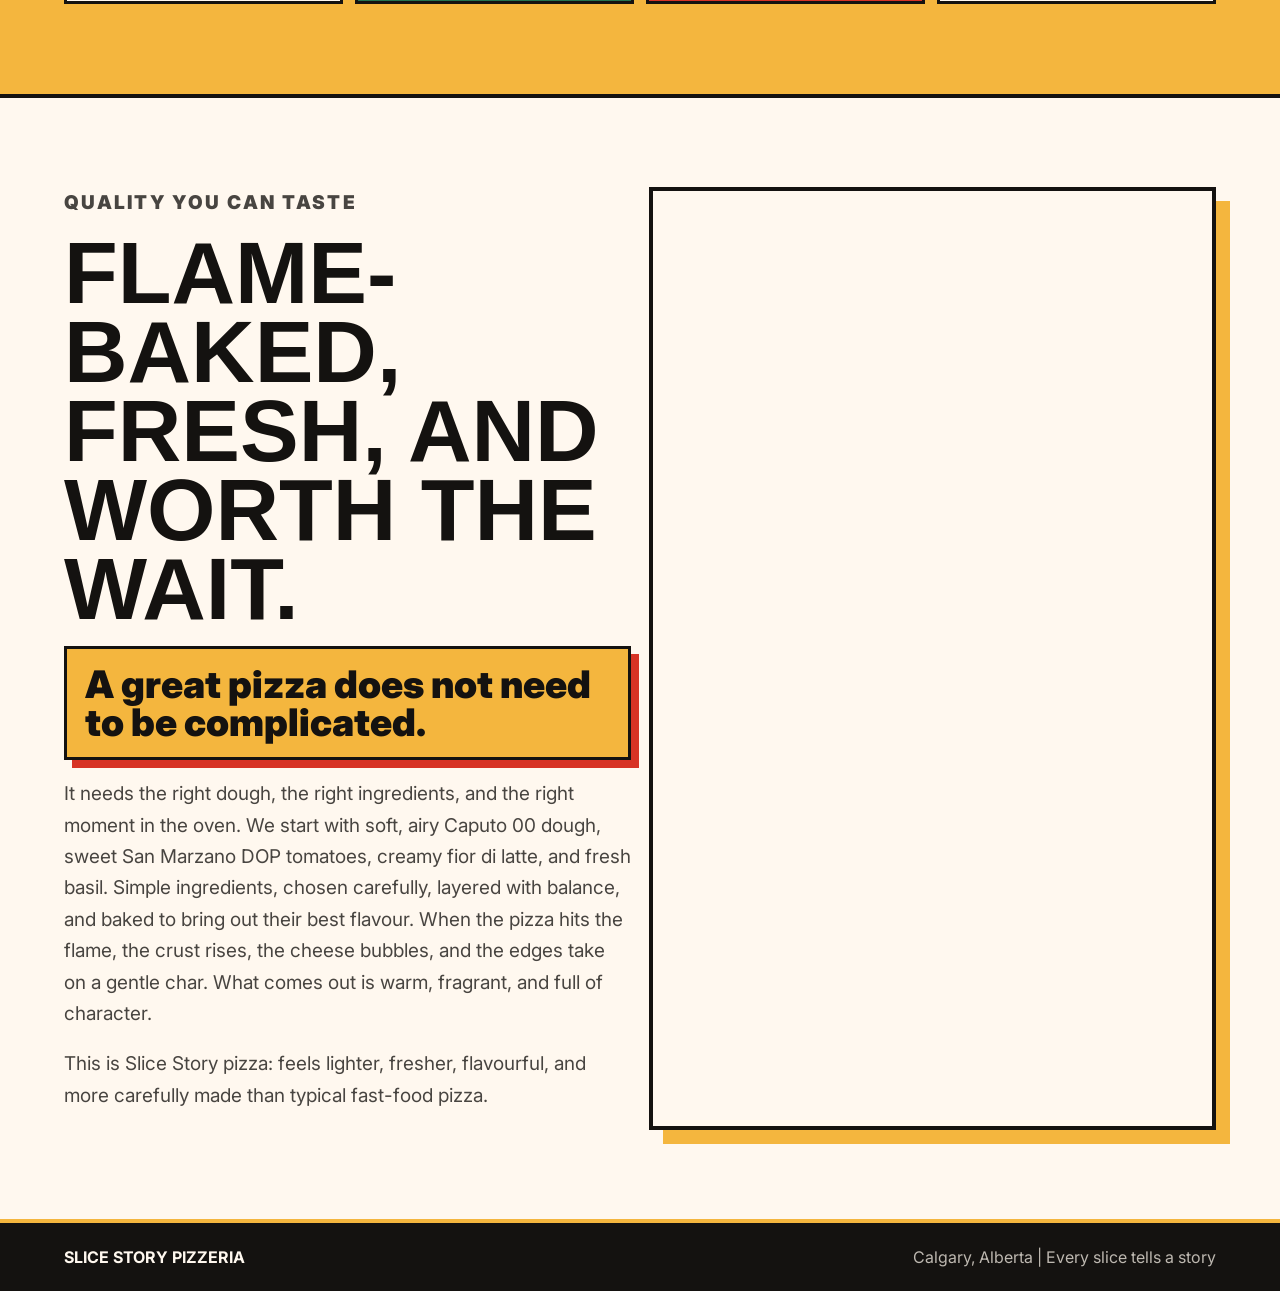
==== commit 4cb21214: "Update index.html" ====
--- a/index.html
+++ b/index.html
@@ -2,7 +2,7 @@
 <html lang="en">
 <head>
   <meta charset="utf-8">
-  <meta name="viewport" content="width=device-width, initial-scale=1">
+  <meta name="viewport" content="width=device-width, initial-scale=1"><meta name="description" content="Slice Story Pizzeria is a Calgary food truck serving handcrafted, flame-baked Neapolitan-style pizza. $1 from every pizza supports Alberta families facing childhood cancer.">
   <title>Slice Story Pizzeria | Calgary Pizza Truck</title>
   <link rel="preconnect" href="https://fonts.googleapis.com">
   <link rel="preconnect" href="https://fonts.gstatic.com" crossorigin>
--- a/styles.css
+++ b/styles.css
@@ -30,7 +30,8 @@
   background: var(--tomato);
   color: #fff;
   font-size: 13px;
-  font-weight: 900;
+  font-weight: 800;
+  letter-spacing: .02em;
   text-transform: uppercase;
   white-space: nowrap;
   overflow: hidden;
@@ -235,10 +236,31 @@
 }
 .section-head p { max-width: 470px; margin: 0; line-height: 1.5; color: rgba(20,18,16,.72); }
 .dark .section-head p { color: rgba(255,248,239,.72); }
+.section-head.stacked {
+  display: block;
+}
+.section-head.stacked p {
+  max-width: 760px;
+  margin-top: 14px;
+  font-size: 18px;
+}
+.menu-subhead {
+  display: inline-block;
+  margin: 32px 0 16px;
+  padding: 6px 16px;
+  background: var(--basil);
+  color: #fff8ef;
+  border: 3px solid var(--ink);
+  font-size: 22px;
+  letter-spacing: .02em;
+}
+.menu-subhead:first-of-type { margin-top: 8px; }
 .grid-2 { display: grid; grid-template-columns: repeat(2, 1fr); gap: 18px; }
 .grid-3 { display: grid; grid-template-columns: repeat(3, 1fr); gap: 14px; }
 .grid-4 { display: grid; grid-template-columns: repeat(4, 1fr); gap: 12px; }
 .card {
+  display: flex;
+  flex-direction: column;
   min-height: 220px;
   padding: 22px;
   background: #fff8ef;
@@ -248,7 +270,7 @@
 .card.tomato { background: var(--tomato); color: #fff8ef; }
 .card.basil { background: var(--basil); color: #fff8ef; }
 .card.gold { background: var(--gold); }
-.card p { line-height: 1.45; color: inherit; opacity: .76; }
+.card p { line-height: 1.45; color: inherit; opacity: .76; flex-grow: 1; }
 .price { display: block; margin-top: 18px; font-size: 32px; font-weight: 900; }
 .photo-panel {
   min-height: 520px;
@@ -257,6 +279,342 @@
   background-position: center;
   border: 4px solid var(--ink);
   box-shadow: 14px 14px 0 var(--gold);
+}
+.story-photo-panel {
+  min-height: 800px;
+}
+
+/* ===== OLD COLONIAL LETTER ===== */
+.vpc-wrap {
+  background: #b3a288;
+  padding: clamp(28px, 4vw, 56px) clamp(18px, 4vw, 56px);
+}
+.vpc-card {
+  background: #ece0c4;
+  background-image:
+    radial-gradient(ellipse 600px 300px at 12% 8%, rgba(150,110,50,.16), transparent 60%),
+    radial-gradient(ellipse 500px 380px at 88% 90%, rgba(140,95,40,.2), transparent 55%),
+    radial-gradient(ellipse 300px 200px at 75% 15%, rgba(160,120,60,.12), transparent 60%),
+    radial-gradient(ellipse 220px 160px at 25% 85%, rgba(130,90,40,.14), transparent 65%),
+    radial-gradient(circle 90px at 92% 30%, rgba(120,80,30,.1), transparent 70%),
+    radial-gradient(circle 60px at 8% 55%, rgba(120,80,30,.12), transparent 70%);
+  border: 1px solid #7a5f38;
+  box-shadow: 0 3px 0 #7a5f38, 0 12px 32px rgba(50,32,8,.35);
+  padding: 12px;
+}
+.vpc-frame {
+  border: 3px double #6b4e26;
+  padding: 34px clamp(26px, 4.5vw, 60px) 38px;
+  position: relative;
+}
+.vpc-frame::before {
+  content: '';
+  position: absolute;
+  inset: 6px;
+  border: 1px solid rgba(107,78,38,.5);
+  pointer-events: none;
+}
+.vpc-corner {
+  position: absolute;
+  width: 34px;
+  height: 34px;
+  border-color: #6b4e26;
+  border-style: solid;
+  border-width: 0;
+  pointer-events: none;
+}
+.vpc-corner::after {
+  content: '\2766';
+  position: absolute;
+  font-size: 15px;
+  color: #6b4e26;
+}
+.vpc-corner-tl { top: 12px; left: 12px; border-top-width: 2px; border-left-width: 2px; }
+.vpc-corner-tl::after { top: 2px; left: 3px; }
+.vpc-corner-tr { top: 12px; right: 12px; border-top-width: 2px; border-right-width: 2px; }
+.vpc-corner-tr::after { top: 2px; right: 3px; transform: scaleX(-1); }
+.vpc-corner-bl { bottom: 12px; left: 12px; border-bottom-width: 2px; border-left-width: 2px; }
+.vpc-corner-bl::after { bottom: 2px; left: 3px; transform: scaleY(-1); }
+.vpc-corner-br { bottom: 12px; right: 12px; border-bottom-width: 2px; border-right-width: 2px; }
+.vpc-corner-br::after { bottom: 2px; right: 3px; transform: scale(-1,-1); }
+.vpc-crest {
+  display: flex;
+  align-items: center;
+  gap: 22px;
+  margin-bottom: 28px;
+  position: relative;
+  z-index: 1;
+}
+.vpc-crest-rule {
+  flex: 1;
+  height: 1px;
+  background: linear-gradient(90deg, transparent, #8a6a3a 20%, #8a6a3a 80%, transparent);
+  position: relative;
+}
+.vpc-rule-diamond {
+  position: absolute;
+  top: 50%;
+  left: 50%;
+  transform: translate(-50%, -50%) rotate(45deg);
+  width: 7px;
+  height: 7px;
+  background: #6b4e26;
+}
+.vpc-crest-center {
+  display: flex;
+  flex-direction: column;
+  align-items: center;
+  gap: 6px;
+  flex-shrink: 0;
+}
+.vpc-crest-logo {
+  width: 54px;
+  height: 54px;
+  border-radius: 50%;
+  background: #241708;
+  display: flex;
+  align-items: center;
+  justify-content: center;
+  color: #c89b3c;
+  font-family: 'IM Fell English SC', Georgia, serif;
+  font-size: 26px;
+  border: 2px solid #ece0c4;
+  box-shadow: 0 0 0 2px #6b4e26;
+}
+.vpc-crest-name {
+  font-family: 'IM Fell English SC', Georgia, serif;
+  font-size: 21px;
+  letter-spacing: .24em;
+  color: #2e1d08;
+}
+.vpc-crest-est {
+  font-family: 'IM Fell English', Georgia, serif;
+  font-style: italic;
+  font-size: 13px;
+  letter-spacing: .08em;
+  color: #7a5a2a;
+}
+.vpc-head-row {
+  display: flex;
+  align-items: flex-start;
+  justify-content: space-between;
+  gap: 36px;
+  margin-bottom: 6px;
+  position: relative;
+  z-index: 1;
+}
+.vpc-head-text { flex: 1; }
+.vpc-date {
+  font-family: 'IM Fell English', Georgia, serif;
+  font-style: italic;
+  font-size: 15px;
+  color: #7a5a2a;
+  margin: 0 0 10px;
+}
+.vpc-wrap .vpc-heading {
+  font-family: 'IM Fell English', Georgia, serif !important;
+  font-size: clamp(27px, 3.4vw, 44px) !important;
+  font-weight: 400 !important;
+  line-height: 1.25 !important;
+  text-transform: none !important;
+  letter-spacing: .005em !important;
+  color: #2e1d08 !important;
+  margin: 0 !important;
+  max-width: 100% !important;
+}
+.vpc-stamp-cluster {
+  display: flex;
+  align-items: flex-start;
+  gap: 14px;
+  flex-shrink: 0;
+  padding-top: 2px;
+}
+.vpc-stamp-inner {
+  width: 74px;
+  height: 88px;
+  border: 1.5px solid #8a6a3a;
+  background: #f2e6c8;
+  display: flex;
+  flex-direction: column;
+  align-items: center;
+  justify-content: center;
+  gap: 6px;
+  box-shadow: inset 0 0 0 3px #ece0c4, inset 0 0 0 4px #8a6a3a;
+}
+.vpc-stamp-logo {
+  width: 40px;
+  height: 40px;
+  border-radius: 50%;
+  background: #241708;
+  display: flex;
+  align-items: center;
+  justify-content: center;
+  color: #c89b3c;
+  font-family: 'IM Fell English SC', Georgia, serif;
+  font-size: 19px;
+  border: 2px solid #f2e6c8;
+  box-shadow: 2px 2px 0 #7e2818;
+}
+.vpc-stamp-value {
+  font-family: 'IM Fell English SC', Georgia, serif;
+  font-size: 10px;
+  letter-spacing: .14em;
+  color: #7a5a2a;
+}
+.vpc-postmark {
+  width: 82px;
+  height: 82px;
+  border-radius: 50%;
+  border: 2px solid #5c3018;
+  display: flex;
+  flex-direction: column;
+  align-items: center;
+  justify-content: center;
+  gap: 3px;
+  transform: rotate(-11deg);
+  opacity: .45;
+  margin-top: 2px;
+}
+.vpc-postmark span {
+  font-family: 'IM Fell English SC', Georgia, serif;
+  font-size: 10px;
+  letter-spacing: .12em;
+  color: #5c3018;
+}
+.vpc-pm-line {
+  width: 50px;
+  height: 1px;
+  background: #5c3018;
+}
+.vpc-flourish {
+  text-align: center;
+  margin: 18px 0 24px;
+  position: relative;
+  z-index: 1;
+}
+.vpc-flourish::before,
+.vpc-flourish::after {
+  content: '';
+  position: absolute;
+  top: 50%;
+  width: calc(50% - 32px);
+  height: 1px;
+  background: linear-gradient(90deg, transparent, #ab8a54);
+}
+.vpc-flourish::before { left: 0; }
+.vpc-flourish::after { right: 0; background: linear-gradient(90deg, #ab8a54, transparent); }
+.vpc-flourish span {
+  font-size: 17px;
+  color: #6b4e26;
+}
+.vpc-body {
+  display: grid;
+  grid-template-columns: 1fr 1px 1fr;
+  gap: 0 42px;
+  margin-bottom: 28px;
+  position: relative;
+  z-index: 1;
+}
+.vpc-body-col {
+  display: flex;
+  flex-direction: column;
+  gap: 15px;
+}
+.vpc-body-divider {
+  background: linear-gradient(180deg, transparent, #c0a26e 15%, #c0a26e 85%, transparent);
+  width: 1px;
+}
+.vpc-body p {
+  font-family: 'IM Fell English', Georgia, serif;
+  font-size: 16.5px;
+  line-height: 1.75;
+  color: #3a2708;
+  margin: 0;
+  text-align: justify;
+}
+.vpc-dropcap {
+  font-family: 'IM Fell English', Georgia, serif;
+  font-size: 56px;
+  float: left;
+  line-height: .8;
+  margin: 5px 8px 0 0;
+  color: #7e2818;
+}
+.vpc-foot-row {
+  display: flex;
+  align-items: flex-end;
+  justify-content: space-between;
+  border-top: 1px solid #c0a26e;
+  padding-top: 20px;
+  position: relative;
+  z-index: 1;
+}
+.vpc-sig {
+  display: flex;
+  flex-direction: column;
+  gap: 2px;
+}
+.vpc-sig-warm {
+  font-family: 'IM Fell English', Georgia, serif;
+  font-style: italic;
+  font-size: 15px;
+  color: #6b4c1a;
+}
+.vpc-sig-name {
+  font-family: 'Caveat', cursive;
+  font-size: 46px;
+  font-weight: 600;
+  color: #2e1d08;
+  line-height: 1;
+}
+.vpc-sig-title {
+  font-family: 'IM Fell English SC', Georgia, serif;
+  font-size: 12px;
+  letter-spacing: .16em;
+  color: #7a5a2a;
+  margin-top: 3px;
+}
+.vpc-seal {
+  flex-shrink: 0;
+}
+.vpc-seal-ring {
+  width: 98px;
+  height: 98px;
+  border-radius: 50%;
+  border: 2px double #7e2818;
+  box-shadow: 0 0 0 3px #ece0c4, 0 0 0 4px #7e2818;
+  display: flex;
+  flex-direction: column;
+  align-items: center;
+  justify-content: center;
+  gap: 3px;
+  background: #f2e2c2;
+  transform: rotate(7deg);
+  opacity: .85;
+}
+.vpc-seal-word {
+  font-family: 'IM Fell English SC', Georgia, serif;
+  font-size: 9px;
+  letter-spacing: .08em;
+  color: #7e2818;
+  max-width: 72px;
+  text-align: center;
+  line-height: 1.4;
+}
+.vpc-seal-core {
+  font-family: 'IM Fell English', Georgia, serif;
+  font-size: 28px;
+  color: #7e2818;
+  line-height: 1;
+}
+@media (max-width: 980px) {
+  .vpc-frame { padding: 22px 18px 26px; }
+  .vpc-body { grid-template-columns: 1fr; }
+  .vpc-body-divider { display: none; }
+  .vpc-head-row { flex-direction: column; gap: 20px; }
+  .vpc-stamp-cluster { align-self: flex-end; }
+  .vpc-crest { gap: 12px; }
+  .vpc-crest-name { font-size: 16px; letter-spacing: .16em; }
 }
 .copy p { max-width: 760px; font-size: 19px; line-height: 1.65; color: rgba(20,18,16,.78); }
 .dark .copy p { color: rgba(255,248,239,.78); }
@@ -302,110 +660,6 @@
   border-top: 4px solid var(--gold);
 }
 .footer strong { color: #fff8ef; text-transform: uppercase; }
-.edit-toolbar {
-  position: fixed;
-  right: 16px;
-  bottom: 16px;
-  z-index: 50;
-  display: flex;
-  flex-wrap: wrap;
-  justify-content: flex-end;
-  gap: 8px;
-  max-width: min(440px, calc(100vw - 32px));
-  padding: 10px;
-  background: rgba(255, 248, 239, .96);
-  border: 3px solid var(--ink);
-  box-shadow: 8px 8px 0 rgba(20, 18, 16, .36);
-}
-.edit-toolbar button {
-  min-height: 38px;
-  padding: 0 12px;
-  border: 2px solid var(--ink);
-  background: #fff8ef;
-  color: var(--ink);
-  font: inherit;
-  font-size: 13px;
-  font-weight: 900;
-  cursor: pointer;
-}
-.edit-toolbar button.primary {
-  background: var(--tomato);
-  color: #fff8ef;
-}
-.edit-note {
-  width: 100%;
-  margin: 0;
-  font-size: 12px;
-  font-weight: 800;
-  color: rgba(20, 18, 16, .68);
-}
-.editable-active [data-editable-text] {
-  outline: 2px dashed rgba(215, 51, 37, .72);
-  outline-offset: 4px;
-  cursor: text;
-}
-.editable-active [data-editable-text]:focus {
-  outline: 3px solid var(--tomato);
-  background: rgba(255, 248, 239, .92);
-}
-.image-edit-active [data-editable-image] {
-  outline: 3px dashed var(--gold);
-  outline-offset: 5px;
-  cursor: pointer;
-}
-.image-edit-active [data-editable-image]:hover {
-  outline-color: var(--tomato);
-}
-.image-panel {
-  position: fixed;
-  left: 50%;
-  bottom: 92px;
-  z-index: 60;
-  display: none;
-  width: min(560px, calc(100vw - 32px));
-  padding: 14px;
-  transform: translateX(-50%);
-  background: #fff8ef;
-  border: 3px solid var(--ink);
-  box-shadow: 10px 10px 0 rgba(20, 18, 16, .42);
-}
-.image-panel.open { display: grid; gap: 10px; }
-.image-panel label {
-  font-size: 13px;
-  font-weight: 900;
-  text-transform: uppercase;
-}
-.image-panel input[type="text"] {
-  width: 100%;
-  min-height: 44px;
-  padding: 0 12px;
-  border: 2px solid var(--ink);
-  background: #fff;
-  color: var(--ink);
-  font: inherit;
-}
-.image-panel-actions {
-  display: flex;
-  flex-wrap: wrap;
-  gap: 8px;
-}
-.image-panel button,
-.image-panel .file-button {
-  display: inline-flex;
-  align-items: center;
-  justify-content: center;
-  min-height: 38px;
-  padding: 0 12px;
-  border: 2px solid var(--ink);
-  background: #fff8ef;
-  color: var(--ink);
-  font: inherit;
-  font-size: 13px;
-  font-weight: 900;
-  cursor: pointer;
-}
-.image-panel button.primary { background: var(--tomato); color: #fff8ef; }
-.image-panel small { color: rgba(20, 18, 16, .68); font-weight: 800; line-height: 1.35; }
 
 @media (max-width: 980px) {
   .nav { position: relative; align-items: flex-start; flex-direction: column; }
@@ -436,7 +690,8 @@
 
 @media (max-width: 640px) {
   .top-strip { justify-content: flex-start; }
-  .nav-links a:not(.button) { display: none; }
+  .nav-links { gap: 14px; font-size: 13px; }
+  .nav-links .button { min-height: 38px; padding: 0 14px; }
   .hero { min-height: auto; }
   .schedule-truck-image { min-height: 260px; }
   .feature-card { transform: none; box-shadow: 10px 10px 0 var(--tomato); }
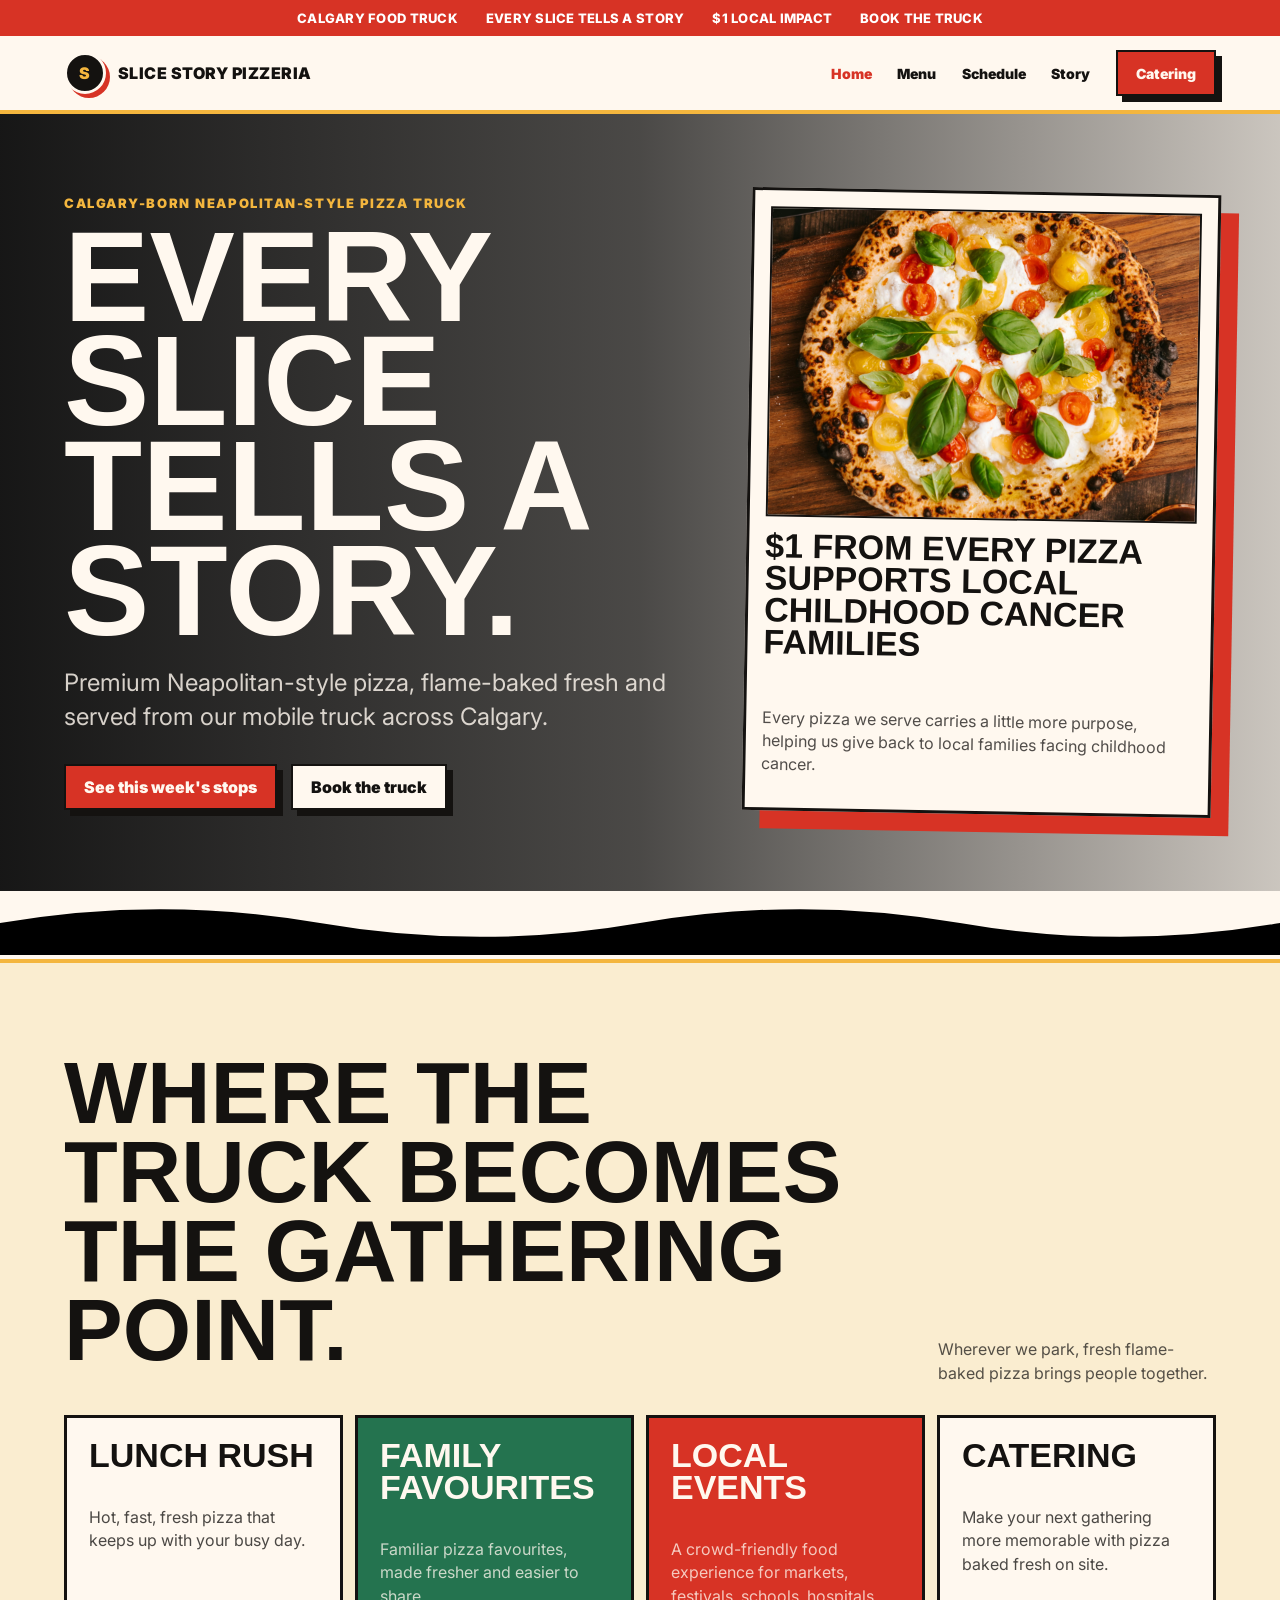
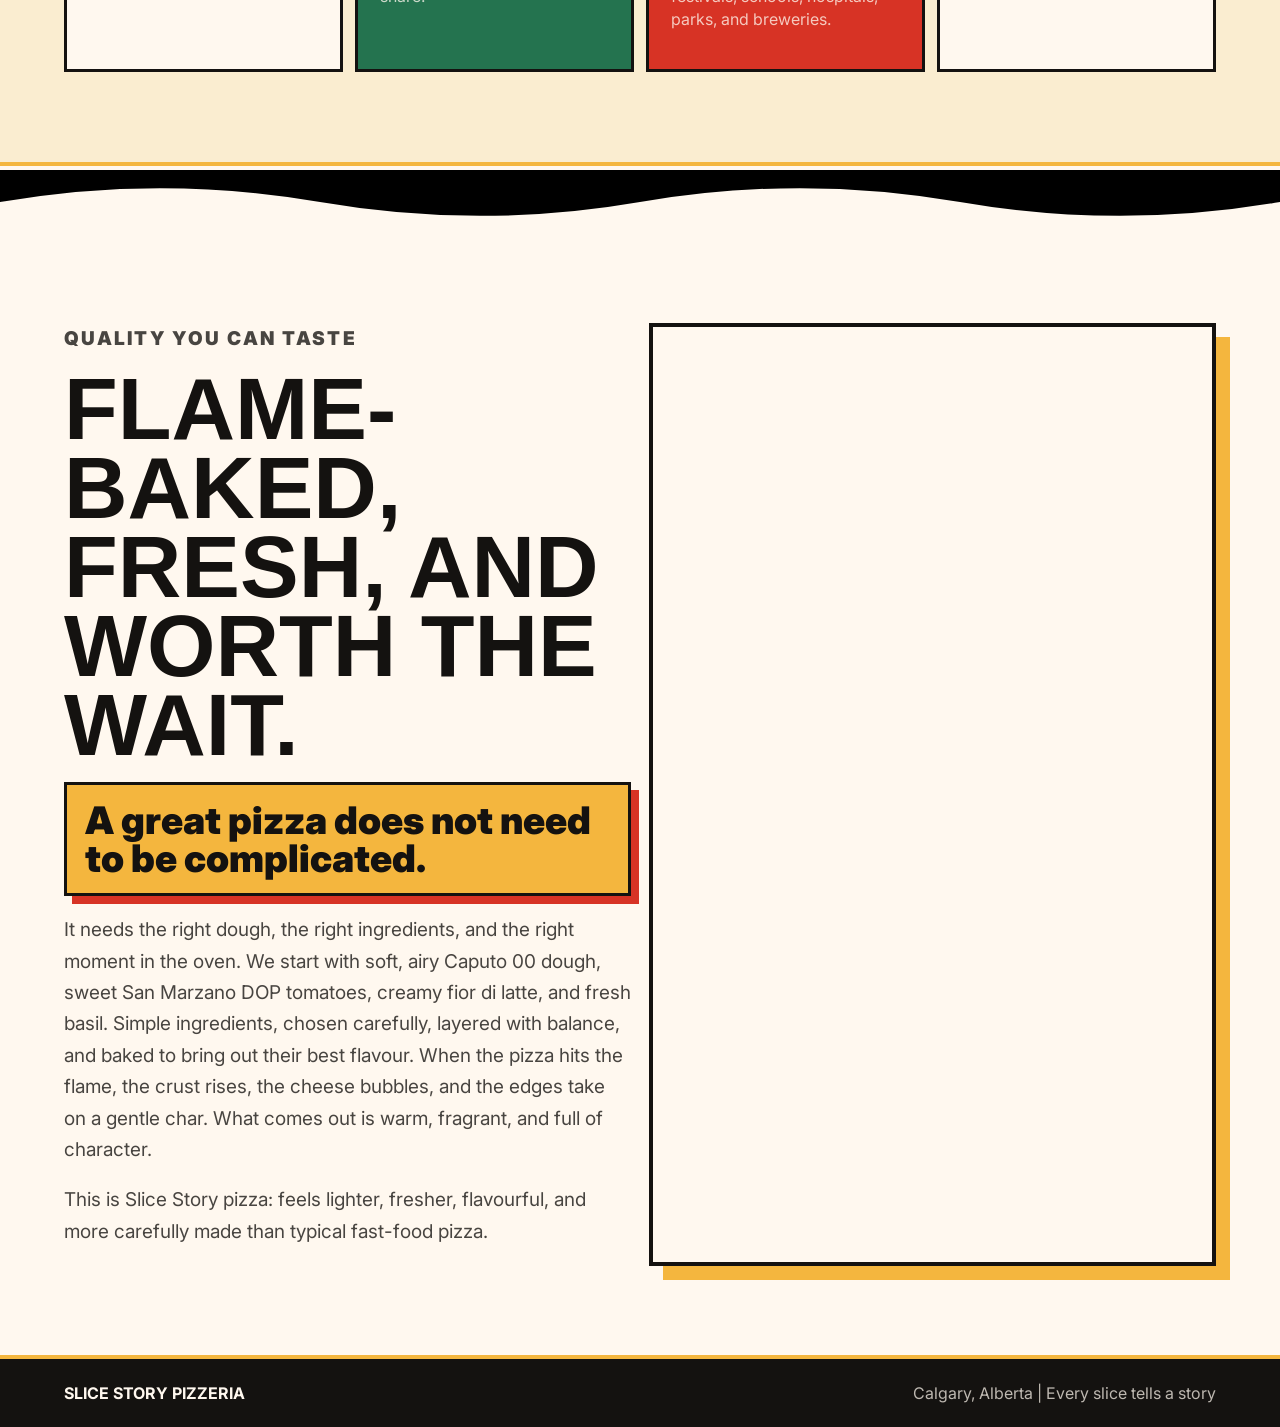
==== commit 1af96b32: "Add files via upload" ====
--- a/index.html
+++ b/index.html
@@ -31,29 +31,31 @@
         <p>Every pizza we serve carries a little more purpose, helping us give back to local families facing childhood cancer.</p>
       </aside>
     </section>
+    <div class="wave" style="--wave-fill:#faedd0" aria-hidden="true"><svg viewBox="0 0 1200 60" preserveAspectRatio="none"><path d="M0 30 Q150 4 300 30 T600 30 T900 30 T1200 30 L1200 60 L0 60 Z"/></svg></div>
     <section class="section gold">
-      <div class="section-head"><h2>Where the truck becomes the gathering point.</h2><p>Wherever we park, fresh flame-baked pizza brings people together.</p></div>
+      <div class="section-head reveal"><h2>Where the truck becomes the gathering point.</h2><p>Wherever we park, fresh flame-baked pizza brings people together.</p></div>
       <div class="grid-4">
-        <article class="card"><h3>Lunch rush</h3><p>Hot, fast, fresh pizza that keeps up with your busy day.</p></article>
-        <article class="card basil"><h3>Family favourites</h3><p>Familiar pizza favourites, made fresher and easier to share.</p></article>
-        <article class="card tomato"><h3>Local events</h3><p>A crowd-friendly food experience for markets, festivals, schools, hospitals, parks, and breweries.</p></article>
-        <article class="card"><h3>Catering</h3><p>Make your next gathering more memorable with pizza baked fresh on site.</p></article>
+        <article class="card reveal" style="--reveal-delay:.05s"><h3>Lunch rush</h3><p>Hot, fast, fresh pizza that keeps up with your busy day.</p></article>
+        <article class="card basil reveal" style="--reveal-delay:.13s"><h3>Family favourites</h3><p>Familiar pizza favourites, made fresher and easier to share.</p></article>
+        <article class="card tomato reveal" style="--reveal-delay:.21s"><h3>Local events</h3><p>A crowd-friendly food experience for markets, festivals, schools, hospitals, parks, and breweries.</p></article>
+        <article class="card reveal" style="--reveal-delay:.29s"><h3>Catering</h3><p>Make your next gathering more memorable with pizza baked fresh on site.</p></article>
       </div>
     </section>
+    <div class="wave" style="--wave-fill:var(--paper); transform:rotate(180deg)" aria-hidden="true"><svg viewBox="0 0 1200 60" preserveAspectRatio="none"><path d="M0 30 Q150 4 300 30 T600 30 T900 30 T1200 30 L1200 60 L0 60 Z"/></svg></div>
     <section class="section">
       <div class="grid-2">
-        <div class="copy">
+        <div class="copy reveal">
           <p class="eyebrow">Quality you can taste</p>
           <h2>Flame-baked, fresh, and worth the wait.</h2>
           <div class="standout-line">A great pizza does not need to be complicated.</div>
           <p>It needs the right dough, the right ingredients, and the right moment in the oven. We start with soft, airy Caputo 00 dough, sweet San Marzano DOP tomatoes, creamy fior di latte, and fresh basil. Simple ingredients, chosen carefully, layered with balance, and baked to bring out their best flavour. When the pizza hits the flame, the crust rises, the cheese bubbles, and the edges take on a gentle char. What comes out is warm, fragrant, and full of character.</p>
           <p>This is Slice Story pizza: feels lighter, fresher, flavourful, and more carefully made than typical fast-food pizza.</p>
         </div>
-        <div class="photo-panel" style="--panel-image:url('images/quality-you-can-taste.png')"></div>
+        <div class="photo-panel reveal" style="--reveal-delay:.12s; --panel-image:url('images/quality-you-can-taste.png')"></div>
       </div>
     </section>
     <footer class="footer"><strong>Slice Story Pizzeria</strong><span>Calgary, Alberta | Every slice tells a story</span></footer>
   </main>
-
+  <script src="motion.js" defer></script>
 </body>
 </html>
--- a/styles.css
+++ b/styles.css
@@ -47,8 +47,8 @@
   gap: 18px;
   min-height: 78px;
   padding: 14px clamp(18px, 5vw, 72px);
-  background: var(--gold);
-  border-bottom: 4px solid var(--ink);
+  background: var(--paper);
+  border-bottom: 4px solid var(--gold);
 }
 .logo {
   display: flex;
@@ -206,7 +206,7 @@
 .feature-card p { color: rgba(20,18,16,.74); line-height: 1.45; }
 .section { padding: clamp(44px, 7vw, 92px) clamp(18px, 5vw, 72px); }
 .section.dark { background: var(--ink); color: #fff8ef; }
-.section.gold { background: var(--gold); border-top: 4px solid var(--ink); border-bottom: 4px solid var(--ink); }
+.section.gold { background: #faedd0; border-top: 4px solid var(--gold); border-bottom: 4px solid var(--gold); }
 .section.ingredient-story {
   background:
     linear-gradient(90deg, rgba(20,18,16,.96), rgba(20,18,16,.82), rgba(20,18,16,.48)),
@@ -284,337 +284,134 @@
   min-height: 800px;
 }
 
-/* ===== OLD COLONIAL LETTER ===== */
-.vpc-wrap {
-  background: #b3a288;
-  padding: clamp(28px, 4vw, 56px) clamp(18px, 4vw, 56px);
-}
-.vpc-card {
-  background: #ece0c4;
-  background-image:
-    radial-gradient(ellipse 600px 300px at 12% 8%, rgba(150,110,50,.16), transparent 60%),
-    radial-gradient(ellipse 500px 380px at 88% 90%, rgba(140,95,40,.2), transparent 55%),
-    radial-gradient(ellipse 300px 200px at 75% 15%, rgba(160,120,60,.12), transparent 60%),
-    radial-gradient(ellipse 220px 160px at 25% 85%, rgba(130,90,40,.14), transparent 65%),
-    radial-gradient(circle 90px at 92% 30%, rgba(120,80,30,.1), transparent 70%),
-    radial-gradient(circle 60px at 8% 55%, rgba(120,80,30,.12), transparent 70%);
-  border: 1px solid #7a5f38;
-  box-shadow: 0 3px 0 #7a5f38, 0 12px 32px rgba(50,32,8,.35);
-  padding: 12px;
-}
-.vpc-frame {
-  border: 3px double #6b4e26;
-  padding: 34px clamp(26px, 4.5vw, 60px) 38px;
-  position: relative;
-}
-.vpc-frame::before {
-  content: '';
-  position: absolute;
-  inset: 6px;
-  border: 1px solid rgba(107,78,38,.5);
-  pointer-events: none;
-}
-.vpc-corner {
-  position: absolute;
-  width: 34px;
-  height: 34px;
-  border-color: #6b4e26;
-  border-style: solid;
-  border-width: 0;
-  pointer-events: none;
-}
-.vpc-corner::after {
-  content: '\2766';
-  position: absolute;
-  font-size: 15px;
-  color: #6b4e26;
-}
-.vpc-corner-tl { top: 12px; left: 12px; border-top-width: 2px; border-left-width: 2px; }
-.vpc-corner-tl::after { top: 2px; left: 3px; }
-.vpc-corner-tr { top: 12px; right: 12px; border-top-width: 2px; border-right-width: 2px; }
-.vpc-corner-tr::after { top: 2px; right: 3px; transform: scaleX(-1); }
-.vpc-corner-bl { bottom: 12px; left: 12px; border-bottom-width: 2px; border-left-width: 2px; }
-.vpc-corner-bl::after { bottom: 2px; left: 3px; transform: scaleY(-1); }
-.vpc-corner-br { bottom: 12px; right: 12px; border-bottom-width: 2px; border-right-width: 2px; }
-.vpc-corner-br::after { bottom: 2px; right: 3px; transform: scale(-1,-1); }
-.vpc-crest {
-  display: flex;
-  align-items: center;
-  gap: 22px;
-  margin-bottom: 28px;
-  position: relative;
-  z-index: 1;
-}
-.vpc-crest-rule {
-  flex: 1;
-  height: 1px;
-  background: linear-gradient(90deg, transparent, #8a6a3a 20%, #8a6a3a 80%, transparent);
-  position: relative;
-}
-.vpc-rule-diamond {
-  position: absolute;
-  top: 50%;
-  left: 50%;
-  transform: translate(-50%, -50%) rotate(45deg);
-  width: 7px;
-  height: 7px;
-  background: #6b4e26;
-}
-.vpc-crest-center {
+/* ===== STORY FEATURE (editorial split-screen) ===== */
+.story-feature {
+  background: #f4f1e8;
+}
+.sf-hero {
+  display: grid;
+  grid-template-columns: 1fr 1fr;
+  min-height: 520px;
+}
+.sf-hero-text {
   display: flex;
   flex-direction: column;
-  align-items: center;
-  gap: 6px;
-  flex-shrink: 0;
-}
-.vpc-crest-logo {
-  width: 54px;
-  height: 54px;
-  border-radius: 50%;
-  background: #241708;
-  display: flex;
-  align-items: center;
   justify-content: center;
-  color: #c89b3c;
-  font-family: 'IM Fell English SC', Georgia, serif;
-  font-size: 26px;
-  border: 2px solid #ece0c4;
-  box-shadow: 0 0 0 2px #6b4e26;
-}
-.vpc-crest-name {
-  font-family: 'IM Fell English SC', Georgia, serif;
-  font-size: 21px;
-  letter-spacing: .24em;
-  color: #2e1d08;
-}
-.vpc-crest-est {
-  font-family: 'IM Fell English', Georgia, serif;
+  padding: clamp(40px, 6vw, 96px) clamp(32px, 5vw, 80px);
+}
+.sf-mark {
+  margin-bottom: 32px;
+}
+.sf-mark svg {
+  width: 56px;
+  height: 56px;
+}
+.story-feature h2.sf-title {
+  font-family: 'Playfair Display', Georgia, serif !important;
+  font-size: clamp(40px, 6vw, 82px) !important;
+  font-weight: 700 !important;
+  line-height: 1.05 !important;
+  text-transform: none !important;
+  letter-spacing: -.015em !important;
+  color: #c0392b !important;
+  margin: 0 0 24px !important;
+}
+.sf-sub {
+  font-family: 'Inter', sans-serif;
+  font-size: clamp(17px, 1.6vw, 21px);
+  line-height: 1.5;
+  color: #3a3126;
+  margin: 0 0 28px;
+  max-width: 440px;
+}
+.sf-sub strong { font-weight: 700; color: #1e1a12; }
+.sf-byline {
+  font-family: 'Inter', sans-serif;
+  font-size: 12px;
+  letter-spacing: .16em;
+  text-transform: uppercase;
+  color: #9a8f78;
+}
+.sf-hero-image {
+  background-image: var(--sf-img);
+  background-size: cover;
+  background-position: center;
+  min-height: 400px;
+}
+.sf-story {
+  max-width: 1080px;
+  margin: 0 auto;
+  padding: clamp(56px, 7vw, 100px) clamp(32px, 6vw, 88px) clamp(64px, 8vw, 110px);
+}
+.sf-lead {
+  font-family: 'Playfair Display', Georgia, serif;
+  font-size: clamp(24px, 3vw, 36px);
+  font-weight: 400;
   font-style: italic;
-  font-size: 13px;
-  letter-spacing: .08em;
-  color: #7a5a2a;
-}
-.vpc-head-row {
-  display: flex;
-  align-items: flex-start;
-  justify-content: space-between;
-  gap: 36px;
-  margin-bottom: 6px;
-  position: relative;
-  z-index: 1;
-}
-.vpc-head-text { flex: 1; }
-.vpc-date {
-  font-family: 'IM Fell English', Georgia, serif;
+  line-height: 1.4;
+  color: #1e1a12;
+  margin: 0 0 44px;
+  max-width: 760px;
+}
+.sf-columns {
+  columns: 2;
+  column-gap: 56px;
+}
+.sf-columns p {
+  font-family: 'Inter', sans-serif;
+  font-size: 16px;
+  line-height: 1.8;
+  color: #3a3126;
+  margin: 0 0 20px;
+  break-inside: avoid;
+}
+.sf-columns p:first-child::first-letter {
+  font-family: 'Playfair Display', Georgia, serif;
+  font-size: 58px;
+  font-weight: 700;
+  float: left;
+  line-height: .82;
+  margin: 6px 10px 0 0;
+  color: #c0392b;
+}
+.sf-quote {
+  font-family: 'Playfair Display', Georgia, serif;
+  font-size: clamp(22px, 2.6vw, 32px);
+  font-weight: 400;
   font-style: italic;
-  font-size: 15px;
-  color: #7a5a2a;
-  margin: 0 0 10px;
-}
-.vpc-wrap .vpc-heading {
-  font-family: 'IM Fell English', Georgia, serif !important;
-  font-size: clamp(27px, 3.4vw, 44px) !important;
-  font-weight: 400 !important;
-  line-height: 1.25 !important;
-  text-transform: none !important;
-  letter-spacing: .005em !important;
-  color: #2e1d08 !important;
-  margin: 0 !important;
-  max-width: 100% !important;
-}
-.vpc-stamp-cluster {
-  display: flex;
-  align-items: flex-start;
-  gap: 14px;
-  flex-shrink: 0;
-  padding-top: 2px;
-}
-.vpc-stamp-inner {
-  width: 74px;
-  height: 88px;
-  border: 1.5px solid #8a6a3a;
-  background: #f2e6c8;
+  line-height: 1.45;
+  color: #1e1a12;
+  text-align: center;
+  max-width: 820px;
+  margin: 56px auto 40px;
+  padding: 40px 0;
+  border-top: 2px solid #d8cfb8;
+  border-bottom: 2px solid #d8cfb8;
+}
+.sf-signoff {
   display: flex;
   flex-direction: column;
   align-items: center;
-  justify-content: center;
-  gap: 6px;
-  box-shadow: inset 0 0 0 3px #ece0c4, inset 0 0 0 4px #8a6a3a;
-}
-.vpc-stamp-logo {
-  width: 40px;
-  height: 40px;
-  border-radius: 50%;
-  background: #241708;
-  display: flex;
-  align-items: center;
-  justify-content: center;
-  color: #c89b3c;
-  font-family: 'IM Fell English SC', Georgia, serif;
-  font-size: 19px;
-  border: 2px solid #f2e6c8;
-  box-shadow: 2px 2px 0 #7e2818;
-}
-.vpc-stamp-value {
-  font-family: 'IM Fell English SC', Georgia, serif;
-  font-size: 10px;
-  letter-spacing: .14em;
-  color: #7a5a2a;
-}
-.vpc-postmark {
-  width: 82px;
-  height: 82px;
-  border-radius: 50%;
-  border: 2px solid #5c3018;
-  display: flex;
-  flex-direction: column;
-  align-items: center;
-  justify-content: center;
-  gap: 3px;
-  transform: rotate(-11deg);
-  opacity: .45;
-  margin-top: 2px;
-}
-.vpc-postmark span {
-  font-family: 'IM Fell English SC', Georgia, serif;
-  font-size: 10px;
-  letter-spacing: .12em;
-  color: #5c3018;
-}
-.vpc-pm-line {
-  width: 50px;
-  height: 1px;
-  background: #5c3018;
-}
-.vpc-flourish {
-  text-align: center;
-  margin: 18px 0 24px;
-  position: relative;
-  z-index: 1;
-}
-.vpc-flourish::before,
-.vpc-flourish::after {
-  content: '';
-  position: absolute;
-  top: 50%;
-  width: calc(50% - 32px);
-  height: 1px;
-  background: linear-gradient(90deg, transparent, #ab8a54);
-}
-.vpc-flourish::before { left: 0; }
-.vpc-flourish::after { right: 0; background: linear-gradient(90deg, #ab8a54, transparent); }
-.vpc-flourish span {
-  font-size: 17px;
-  color: #6b4e26;
-}
-.vpc-body {
-  display: grid;
-  grid-template-columns: 1fr 1px 1fr;
-  gap: 0 42px;
-  margin-bottom: 28px;
-  position: relative;
-  z-index: 1;
-}
-.vpc-body-col {
-  display: flex;
-  flex-direction: column;
-  gap: 15px;
-}
-.vpc-body-divider {
-  background: linear-gradient(180deg, transparent, #c0a26e 15%, #c0a26e 85%, transparent);
-  width: 1px;
-}
-.vpc-body p {
-  font-family: 'IM Fell English', Georgia, serif;
-  font-size: 16.5px;
-  line-height: 1.75;
-  color: #3a2708;
-  margin: 0;
-  text-align: justify;
-}
-.vpc-dropcap {
-  font-family: 'IM Fell English', Georgia, serif;
-  font-size: 56px;
-  float: left;
-  line-height: .8;
-  margin: 5px 8px 0 0;
-  color: #7e2818;
-}
-.vpc-foot-row {
-  display: flex;
-  align-items: flex-end;
-  justify-content: space-between;
-  border-top: 1px solid #c0a26e;
-  padding-top: 20px;
-  position: relative;
-  z-index: 1;
-}
-.vpc-sig {
-  display: flex;
-  flex-direction: column;
-  gap: 2px;
-}
-.vpc-sig-warm {
-  font-family: 'IM Fell English', Georgia, serif;
-  font-style: italic;
-  font-size: 15px;
-  color: #6b4c1a;
-}
-.vpc-sig-name {
+  gap: 4px;
+}
+.sf-signoff-name {
   font-family: 'Caveat', cursive;
   font-size: 46px;
   font-weight: 600;
-  color: #2e1d08;
+  color: #1e1a12;
   line-height: 1;
 }
-.vpc-sig-title {
-  font-family: 'IM Fell English SC', Georgia, serif;
+.sf-signoff-title {
+  font-family: 'Inter', sans-serif;
   font-size: 12px;
-  letter-spacing: .16em;
-  color: #7a5a2a;
-  margin-top: 3px;
-}
-.vpc-seal {
-  flex-shrink: 0;
-}
-.vpc-seal-ring {
-  width: 98px;
-  height: 98px;
-  border-radius: 50%;
-  border: 2px double #7e2818;
-  box-shadow: 0 0 0 3px #ece0c4, 0 0 0 4px #7e2818;
-  display: flex;
-  flex-direction: column;
-  align-items: center;
-  justify-content: center;
-  gap: 3px;
-  background: #f2e2c2;
-  transform: rotate(7deg);
-  opacity: .85;
-}
-.vpc-seal-word {
-  font-family: 'IM Fell English SC', Georgia, serif;
-  font-size: 9px;
-  letter-spacing: .08em;
-  color: #7e2818;
-  max-width: 72px;
-  text-align: center;
-  line-height: 1.4;
-}
-.vpc-seal-core {
-  font-family: 'IM Fell English', Georgia, serif;
-  font-size: 28px;
-  color: #7e2818;
-  line-height: 1;
-}
-@media (max-width: 980px) {
-  .vpc-frame { padding: 22px 18px 26px; }
-  .vpc-body { grid-template-columns: 1fr; }
-  .vpc-body-divider { display: none; }
-  .vpc-head-row { flex-direction: column; gap: 20px; }
-  .vpc-stamp-cluster { align-self: flex-end; }
-  .vpc-crest { gap: 12px; }
-  .vpc-crest-name { font-size: 16px; letter-spacing: .16em; }
+  letter-spacing: .14em;
+  text-transform: uppercase;
+  color: #9a8f78;
+}
+@media (max-width: 860px) {
+  .sf-hero { grid-template-columns: 1fr; }
+  .sf-hero-image { min-height: 320px; order: -1; }
+  .sf-columns { columns: 1; }
 }
 .copy p { max-width: 760px; font-size: 19px; line-height: 1.65; color: rgba(20,18,16,.78); }
 .dark .copy p { color: rgba(255,248,239,.78); }
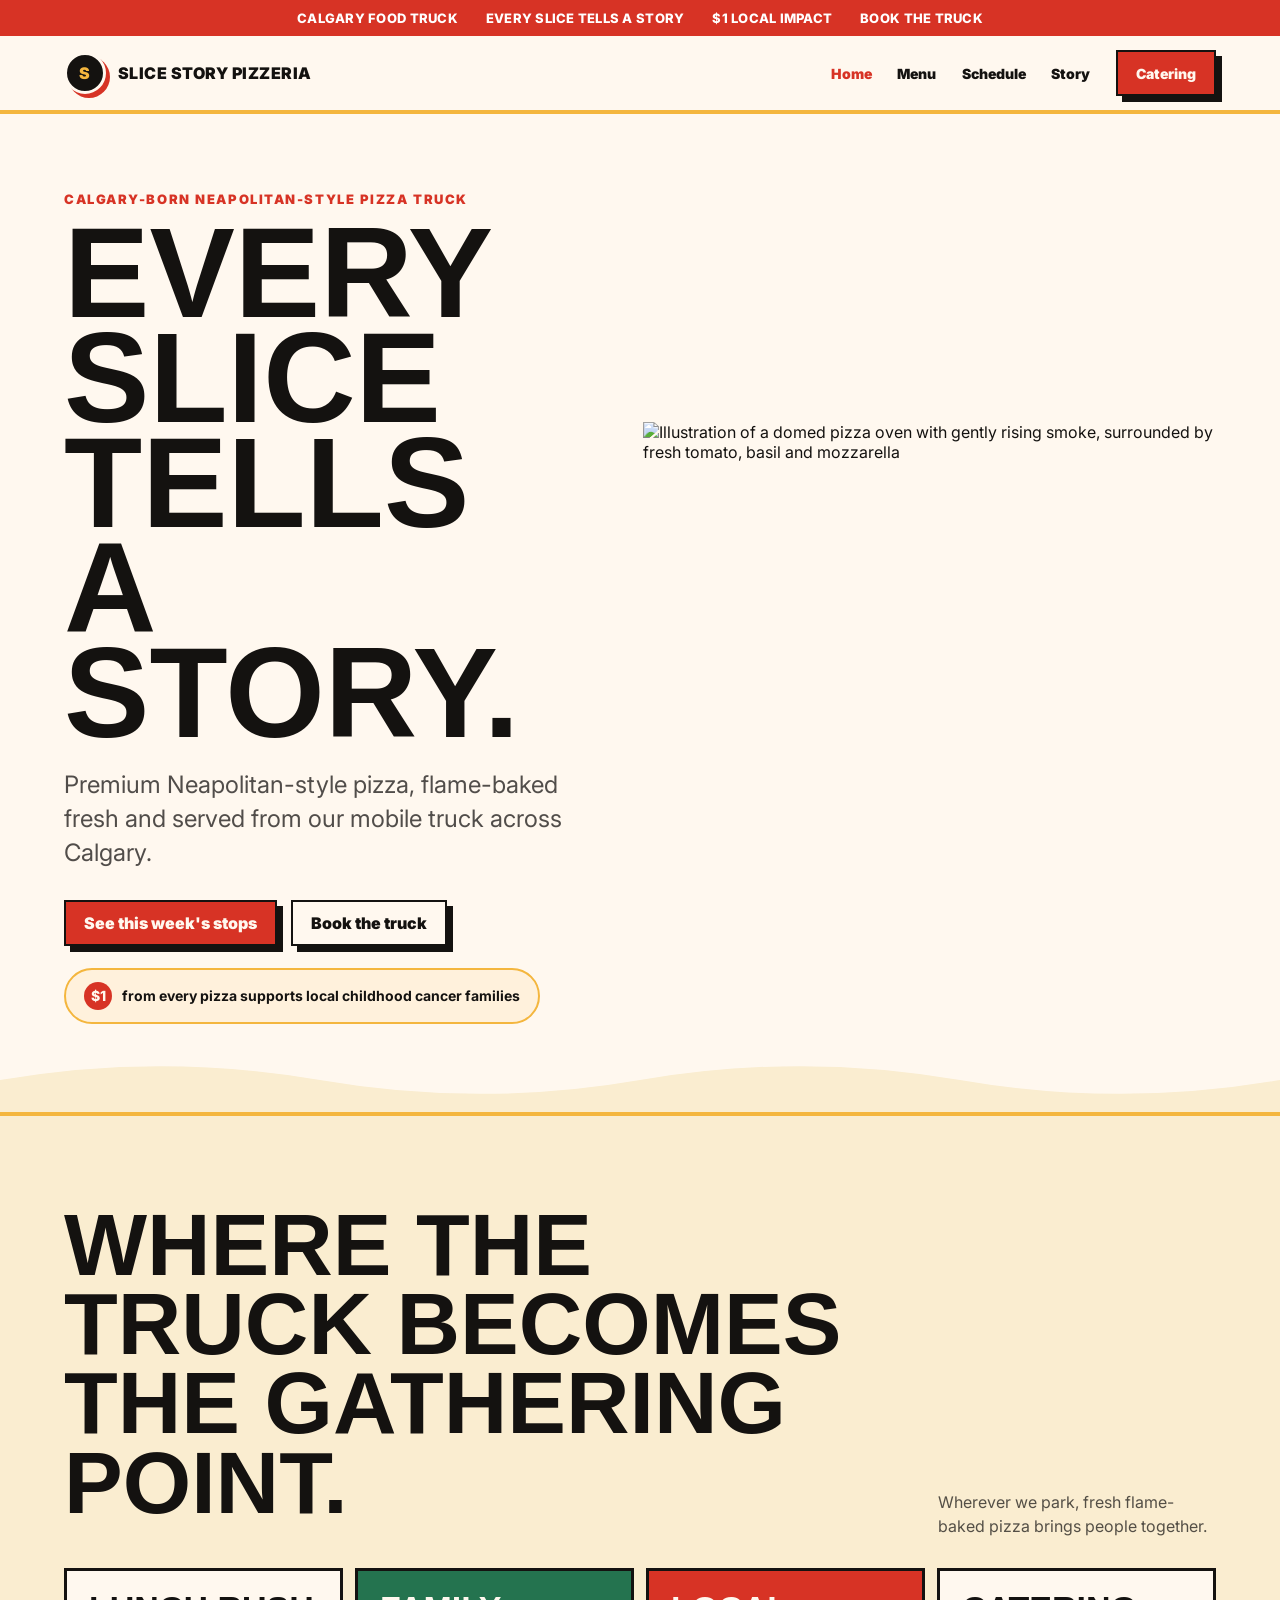
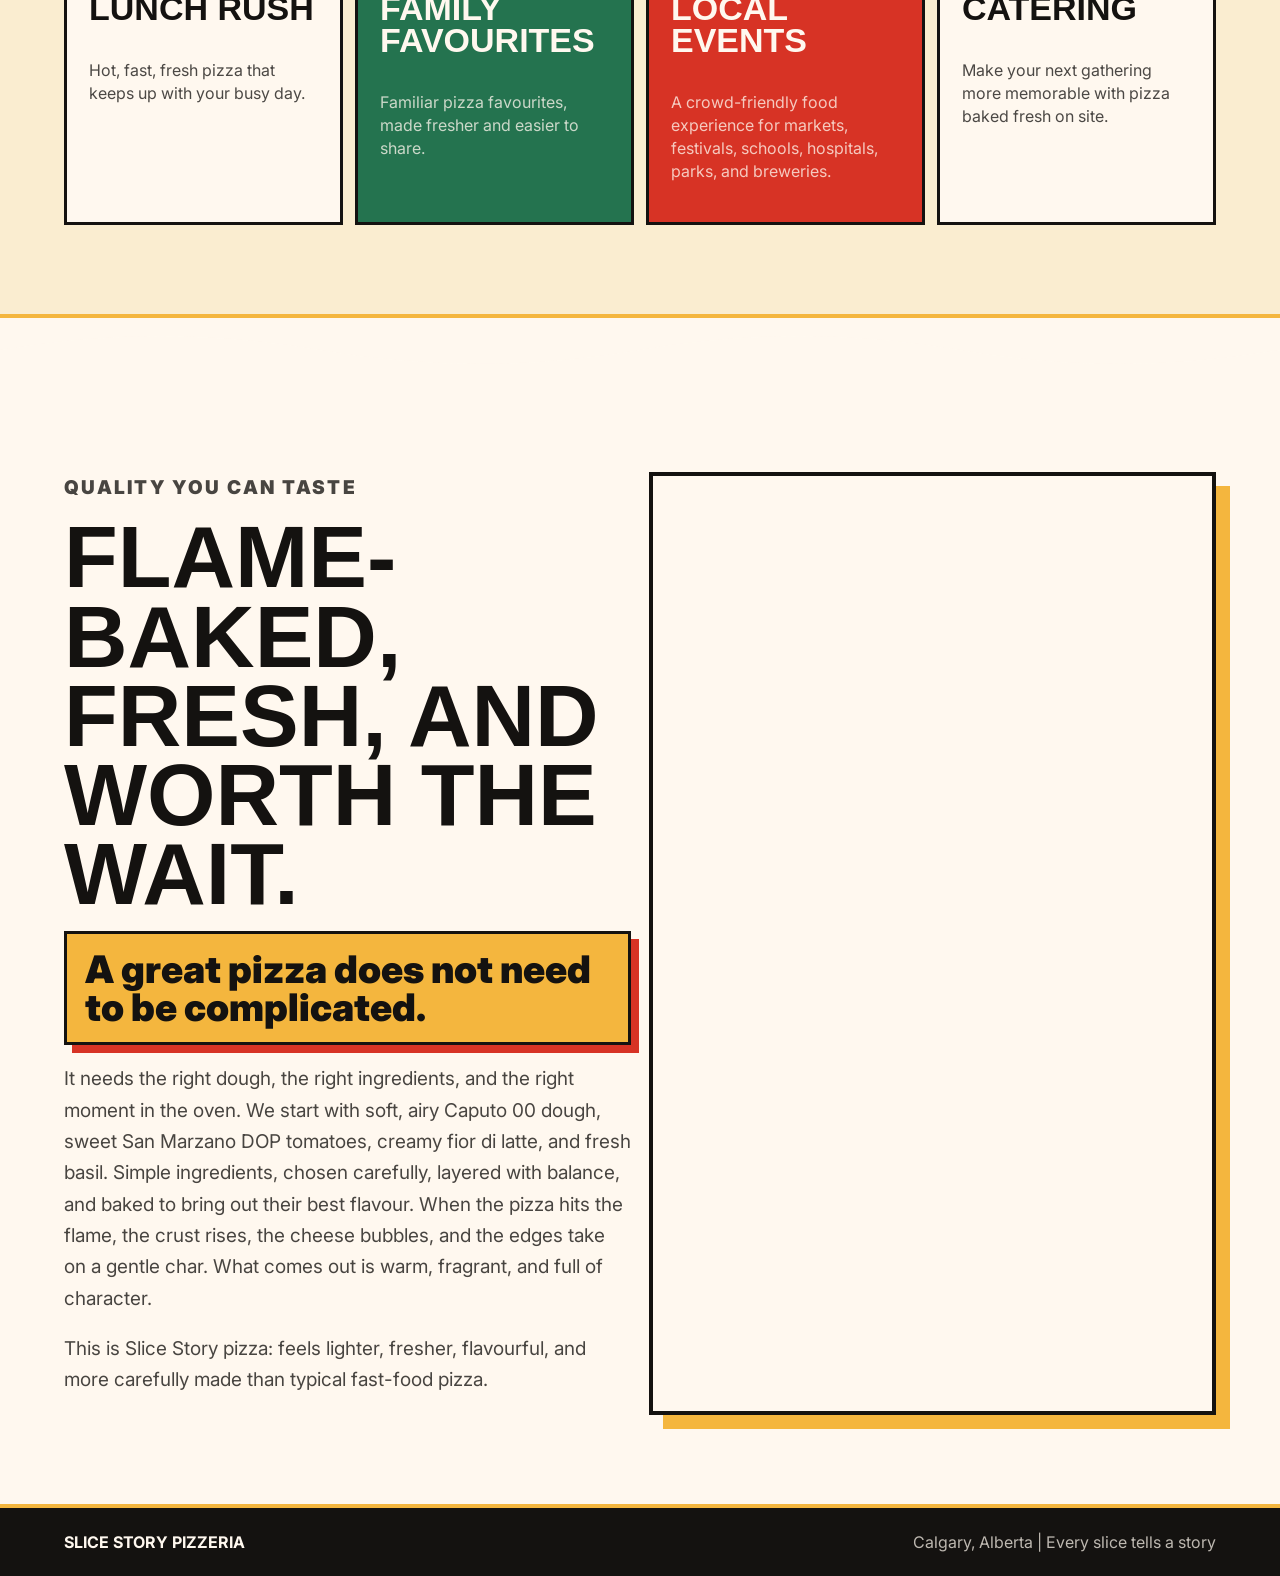
==== commit 19d6c4a3: "Add files via upload" ====
--- a/index.html
+++ b/index.html
@@ -18,18 +18,15 @@
         <a class="active" href="index.html">Home</a><a href="menu.html">Menu</a><a href="schedule.html">Schedule</a><a href="story-impact.html">Story</a><a class="button" href="catering.html">Catering</a>
       </div>
     </nav>
-    <section class="hero" style="--hero-image:url('https://images.unsplash.com/photo-1601924582970-9238bcb495d9?auto=format&fit=crop&w=1600&q=85')">
+    <section class="hero illustrated">
       <div>
         <p class="eyebrow">Calgary-born Neapolitan-style pizza truck</p>
         <h1>Every slice tells a story.</h1>
         <p class="lead">Premium Neapolitan-style pizza, flame-baked fresh and served from our mobile truck across Calgary.</p>
         <div class="action-row"><a class="button" href="schedule.html">See this week's stops</a><a class="button alt" href="catering.html">Book the truck</a></div>
+        <div class="impact-badge"><span class="dollar">$1</span><span>from every pizza supports local childhood cancer families</span></div>
       </div>
-      <aside class="feature-card">
-        <img src="images/home-impact-card.jpg" alt="A fresh pizza slice">
-        <h3>$1 from every pizza supports local childhood cancer families</h3>
-        <p>Every pizza we serve carries a little more purpose, helping us give back to local families facing childhood cancer.</p>
-      </aside>
+      <img class="hero-art" src="images/hero-illustration.svg" alt="Illustration of a domed pizza oven with gently rising smoke, surrounded by fresh tomato, basil and mozzarella" width="680" height="440">
     </section>
     <div class="wave" style="--wave-fill:#faedd0" aria-hidden="true"><svg viewBox="0 0 1200 60" preserveAspectRatio="none"><path d="M0 30 Q150 4 300 30 T600 30 T900 30 T1200 30 L1200 60 L0 60 Z"/></svg></div>
     <section class="section gold">
--- a/styles.css
+++ b/styles.css
@@ -496,3 +496,90 @@
   .photo-panel { min-height: 360px; }
   .footer { align-items: flex-start; flex-direction: column; }
 }
+/* ============================================================
+   SLICE STORY — MOTION & DIVIDERS (append to styles.css)
+   Wavy section dividers, scroll-reveal, drifting clouds.
+   Safe to add: nothing above is modified.
+   ============================================================ */
+
+/* --- Wavy divider ---------------------------------------- */
+/* Wrap a divider in any section. It sits flush at the top or
+   bottom edge and fills the width. Colour is set per-instance
+   via --wave-fill so the wave matches the NEXT section's bg. */
+.wave {
+  display: block;
+  width: 100%;
+  line-height: 0;
+}
+.wave svg { display: block; width: 100%; height: clamp(32px, 5vw, 64px); }
+.wave path { fill: var(--wave-fill, var(--cream)); }
+
+/* --- Scroll reveal --------------------------------------- */
+/* Add class="reveal" to any element you want to animate in.
+   Optional inline style="--reveal-delay:.08s" staggers items. */
+.reveal {
+  opacity: 0;
+  transform: translateY(26px);
+  transition: opacity .6s ease, transform .6s ease;
+  transition-delay: var(--reveal-delay, 0s);
+  will-change: opacity, transform;
+}
+.reveal.in { opacity: 1; transform: none; }
+
+/* --- Drifting clouds (decorative hero art) --------------- */
+.cloud { position: absolute; pointer-events: none; }
+.cloud.c1 { animation: ss-drift1 26s ease-in-out infinite; }
+.cloud.c2 { animation: ss-drift2 32s ease-in-out infinite; }
+
+@keyframes ss-drift1 { 0%,100% { transform: translateX(0); } 50% { transform: translateX(24px); } }
+@keyframes ss-drift2 { 0%,100% { transform: translateX(0); } 50% { transform: translateX(-20px); } }
+
+/* --- Respect reduced-motion (accessibility) -------------- */
+@media (prefers-reduced-motion: reduce) {
+  .reveal { opacity: 1; transform: none; transition: none; }
+  .cloud { animation: none; }
+}
+
+/* ============================================================
+   SLICE STORY — ILLUSTRATED HERO (Kiwi/Oranje-inspired)
+   ============================================================ */
+.hero.illustrated {
+  background: var(--paper);
+  color: var(--ink);
+  min-height: 0;
+  grid-template-columns: minmax(0, .9fr) minmax(340px, 1fr);
+  align-items: center;
+  padding-bottom: clamp(10px, 2vw, 24px);
+}
+.hero.illustrated .eyebrow { color: var(--tomato); }
+.hero.illustrated .lead { color: rgba(20,18,16,.74); }
+.hero.illustrated h1 { color: var(--ink); }
+.hero-art { width: 100%; height: auto; display: block; }
+.impact-badge {
+  display: inline-flex;
+  align-items: center;
+  gap: 10px;
+  margin-top: 22px;
+  padding: 12px 18px;
+  background: var(--cream);
+  border: 2px solid var(--gold);
+  border-radius: 999px;
+  font-weight: 700;
+  font-size: 14px;
+  color: var(--ink);
+}
+.impact-badge .dollar {
+  display: inline-flex;
+  align-items: center;
+  justify-content: center;
+  width: 28px; height: 28px;
+  border-radius: 50%;
+  background: var(--tomato);
+  color: #fff8ef;
+  font-weight: 800;
+  flex: 0 0 auto;
+}
+@media (max-width: 860px) {
+  .hero.illustrated { grid-template-columns: 1fr; }
+  .hero.illustrated .hero-art { max-width: 480px; margin: 0 auto; }
+}
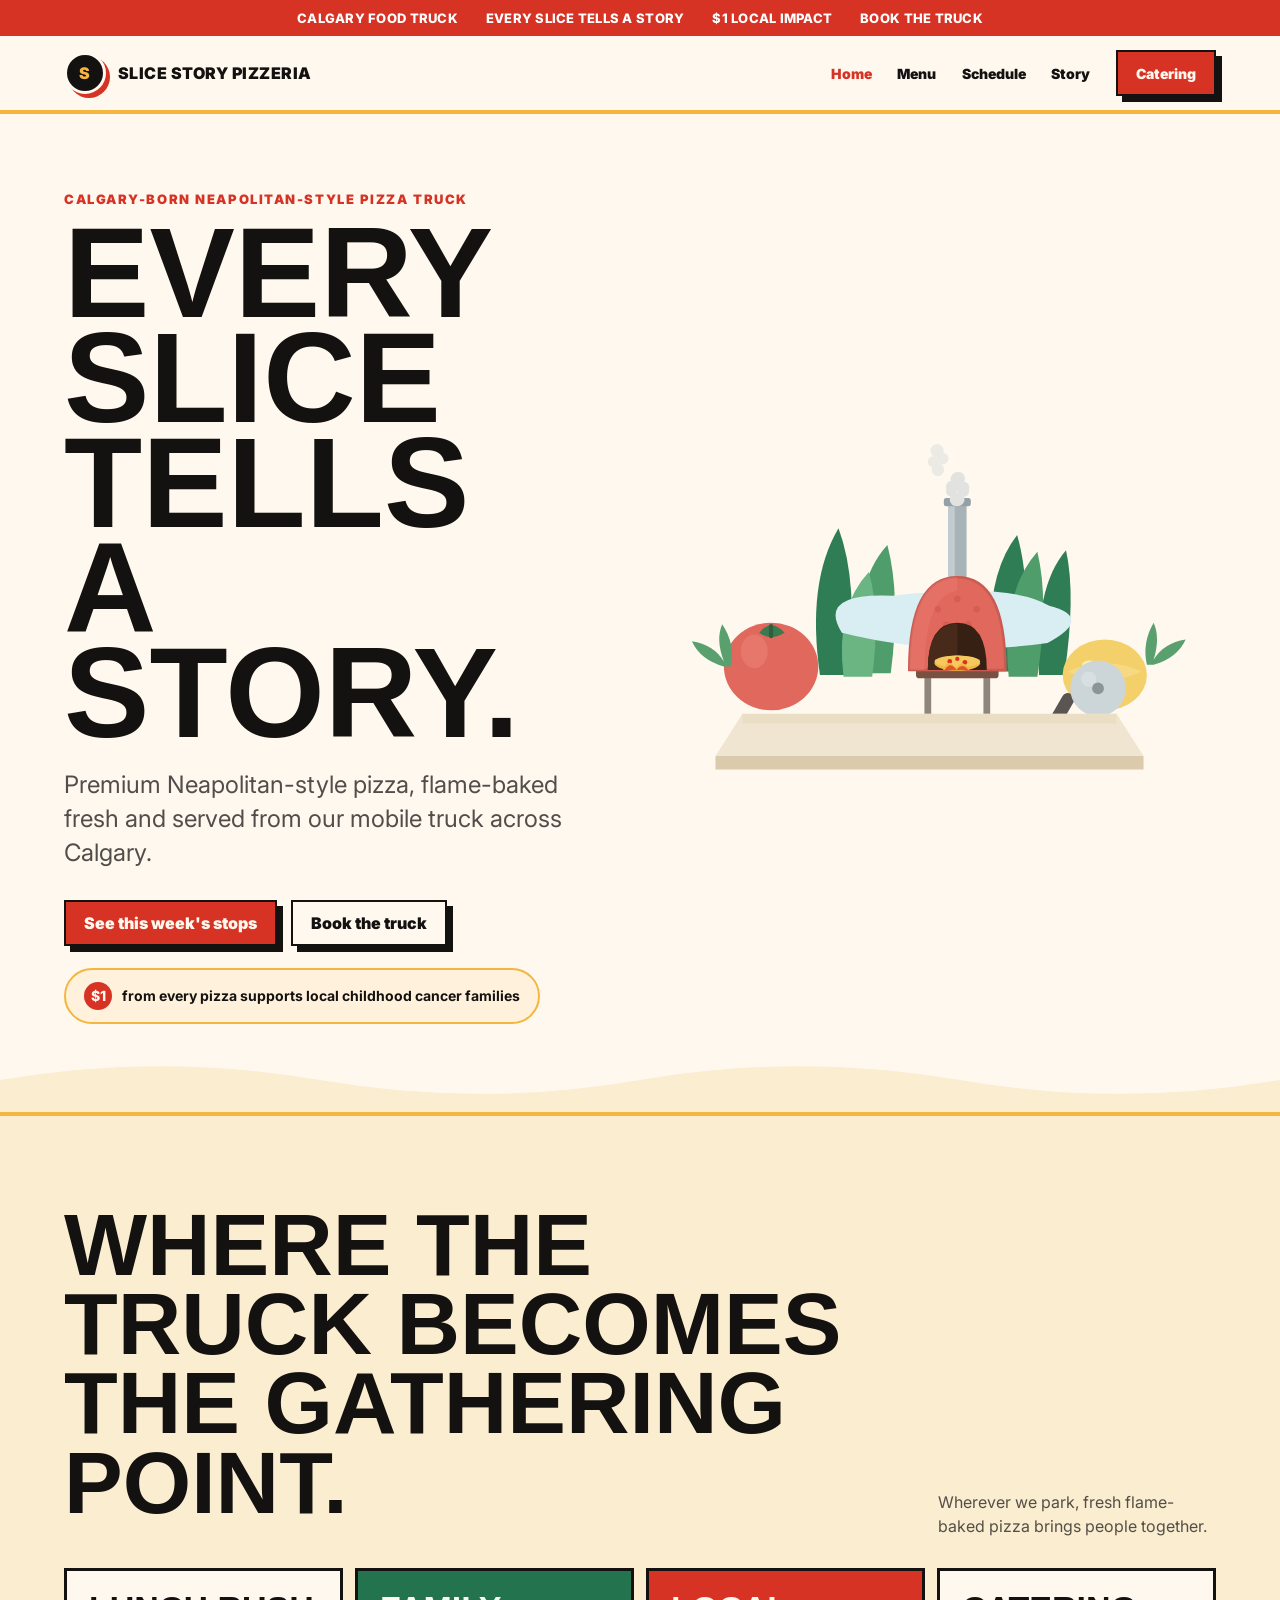
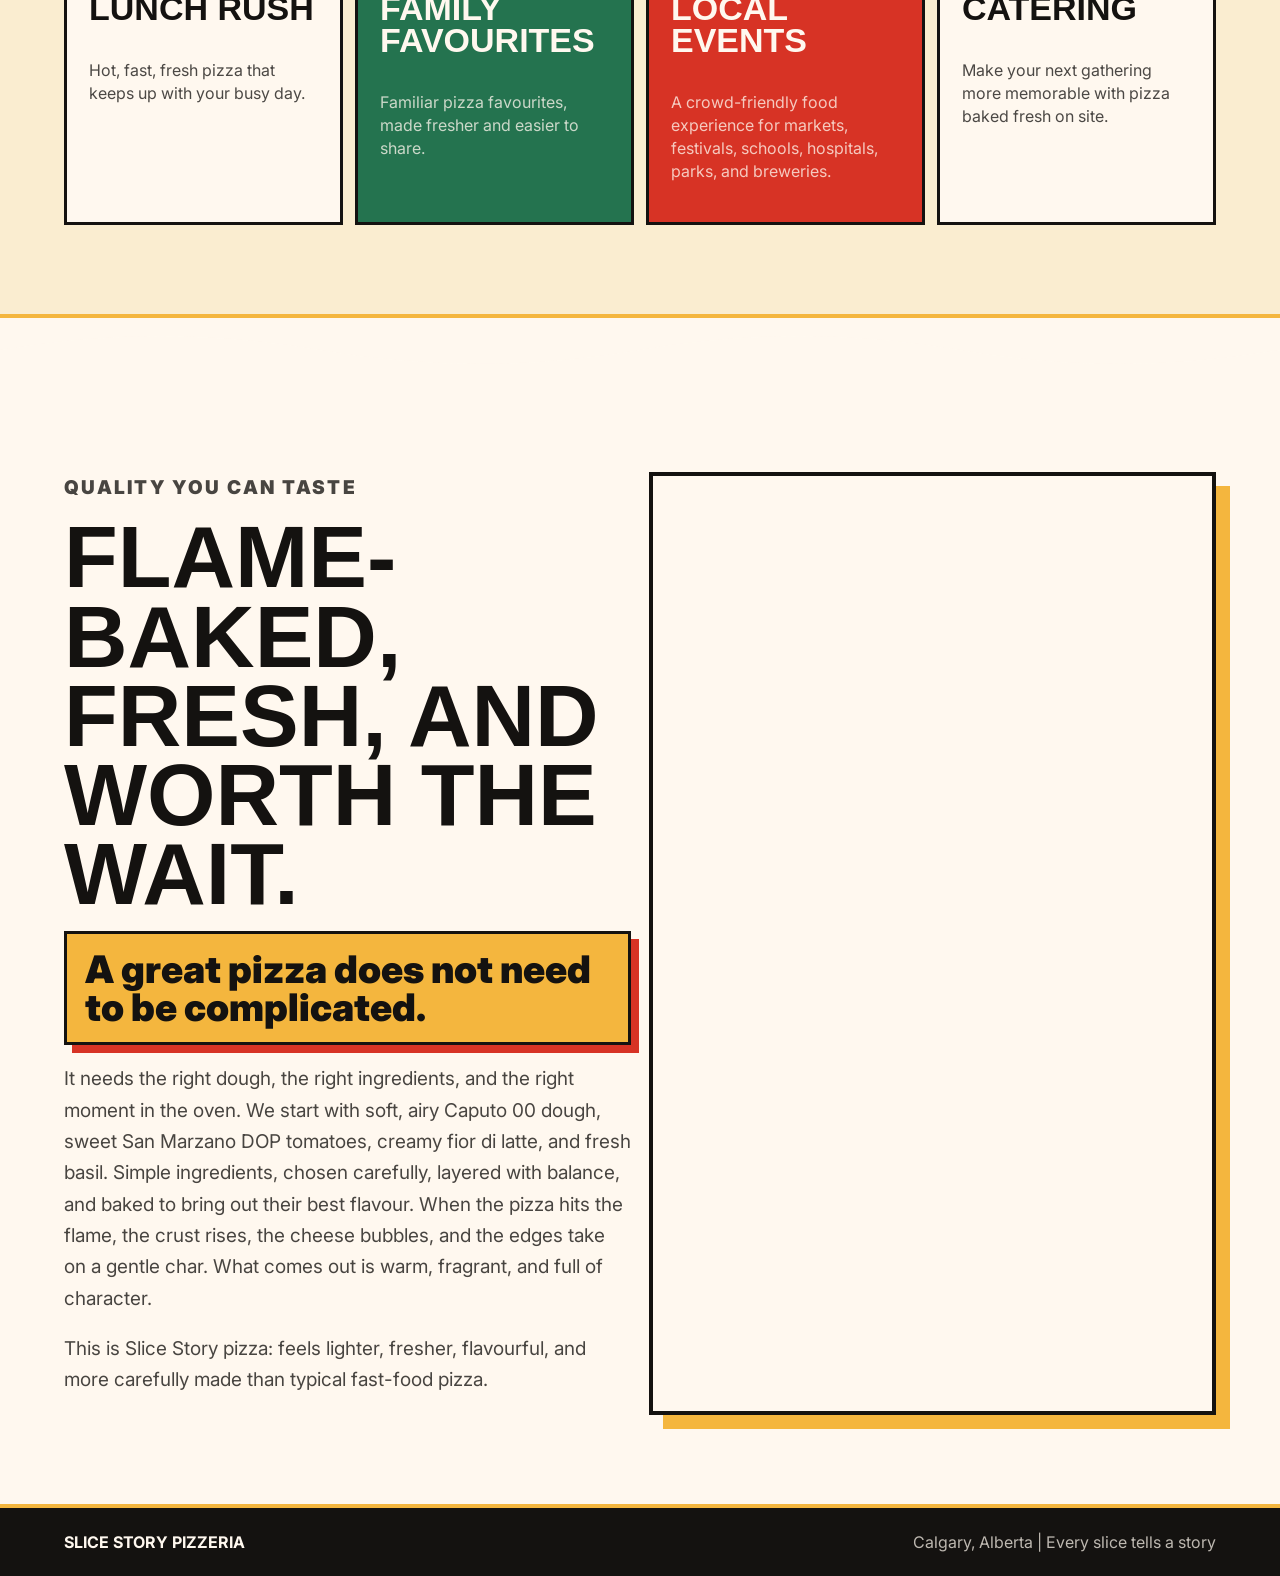
==== commit a588b3c8: "Update index.html" ====
--- a/index.html
+++ b/index.html
@@ -26,7 +26,7 @@
         <div class="action-row"><a class="button" href="schedule.html">See this week's stops</a><a class="button alt" href="catering.html">Book the truck</a></div>
         <div class="impact-badge"><span class="dollar">$1</span><span>from every pizza supports local childhood cancer families</span></div>
       </div>
-      <img class="hero-art" src="images/hero-illustration.svg" alt="Illustration of a domed pizza oven with gently rising smoke, surrounded by fresh tomato, basil and mozzarella" width="680" height="440">
+      <img class="hero-art" src="hero-illustration.svg" alt="Illustration of a domed pizza oven with gently rising smoke, surrounded by fresh tomato, basil and mozzarella" width="680" height="440">
     </section>
     <div class="wave" style="--wave-fill:#faedd0" aria-hidden="true"><svg viewBox="0 0 1200 60" preserveAspectRatio="none"><path d="M0 30 Q150 4 300 30 T600 30 T900 30 T1200 30 L1200 60 L0 60 Z"/></svg></div>
     <section class="section gold">
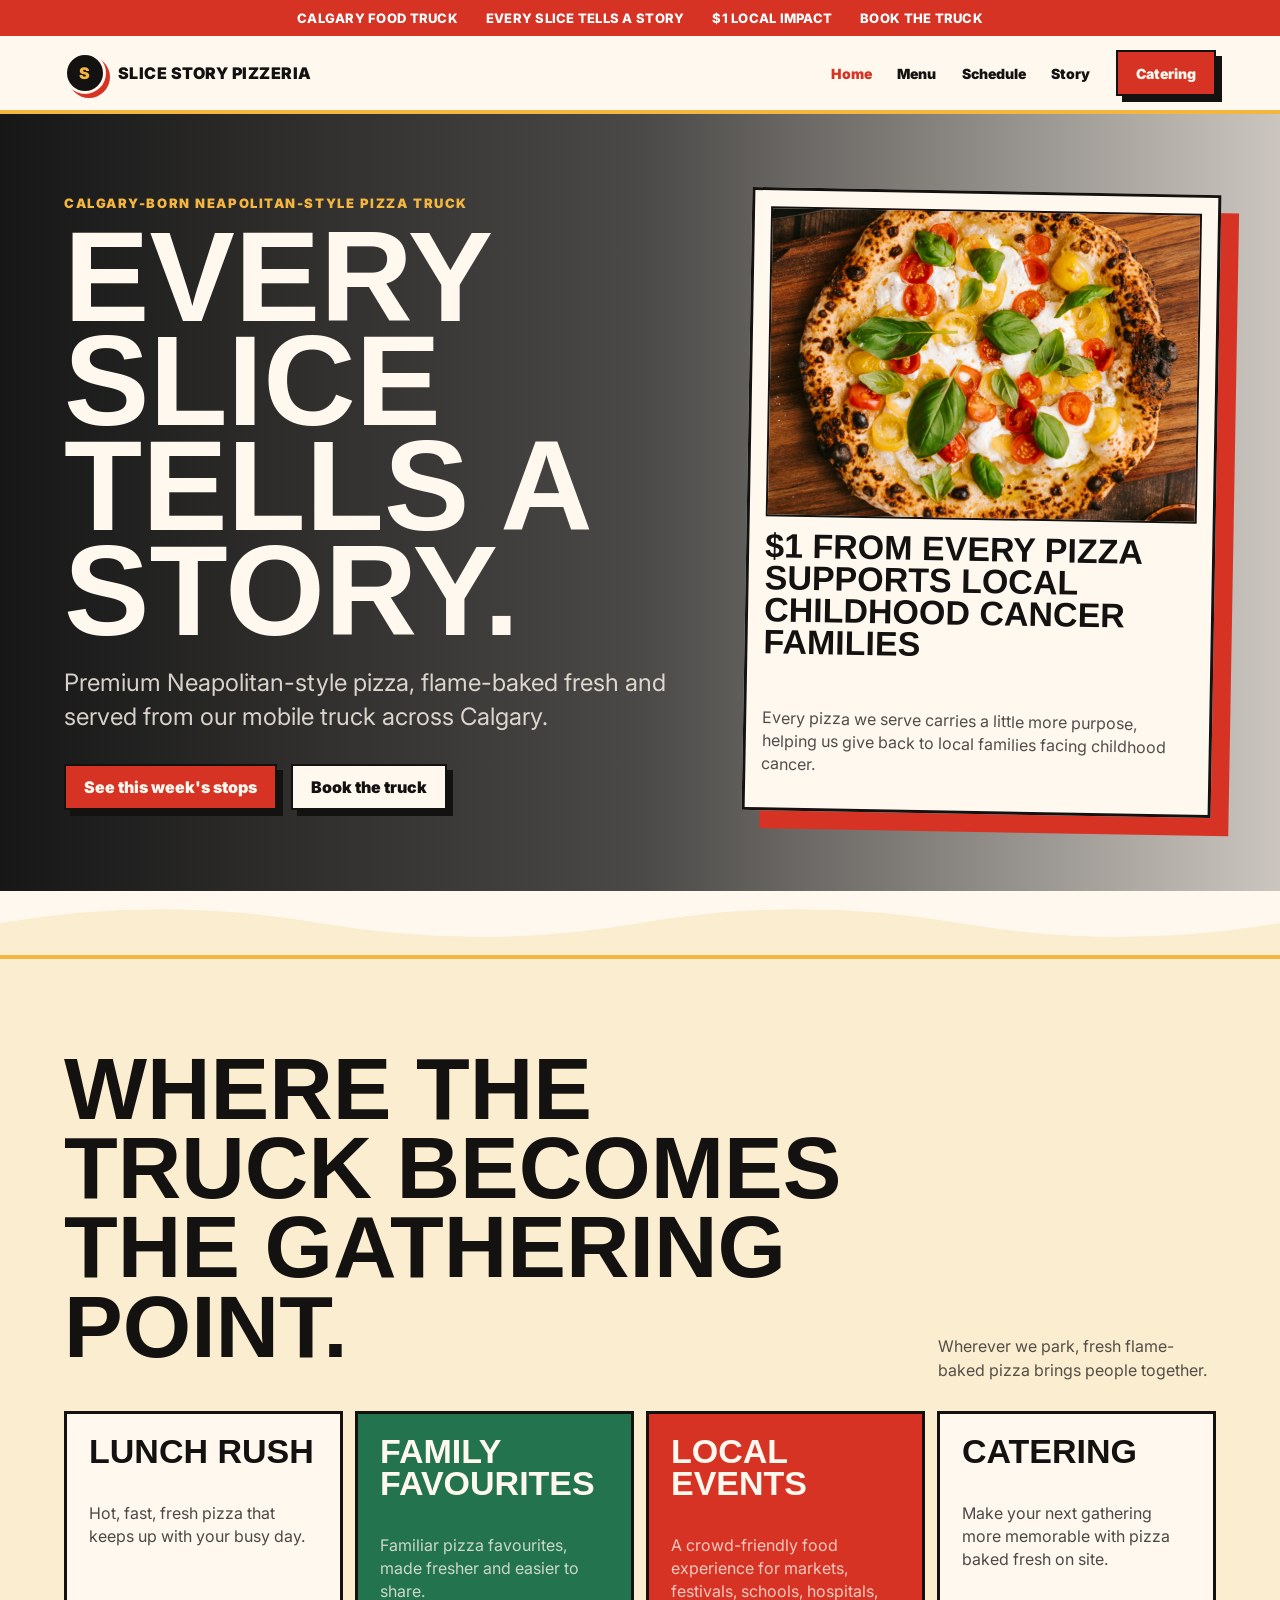
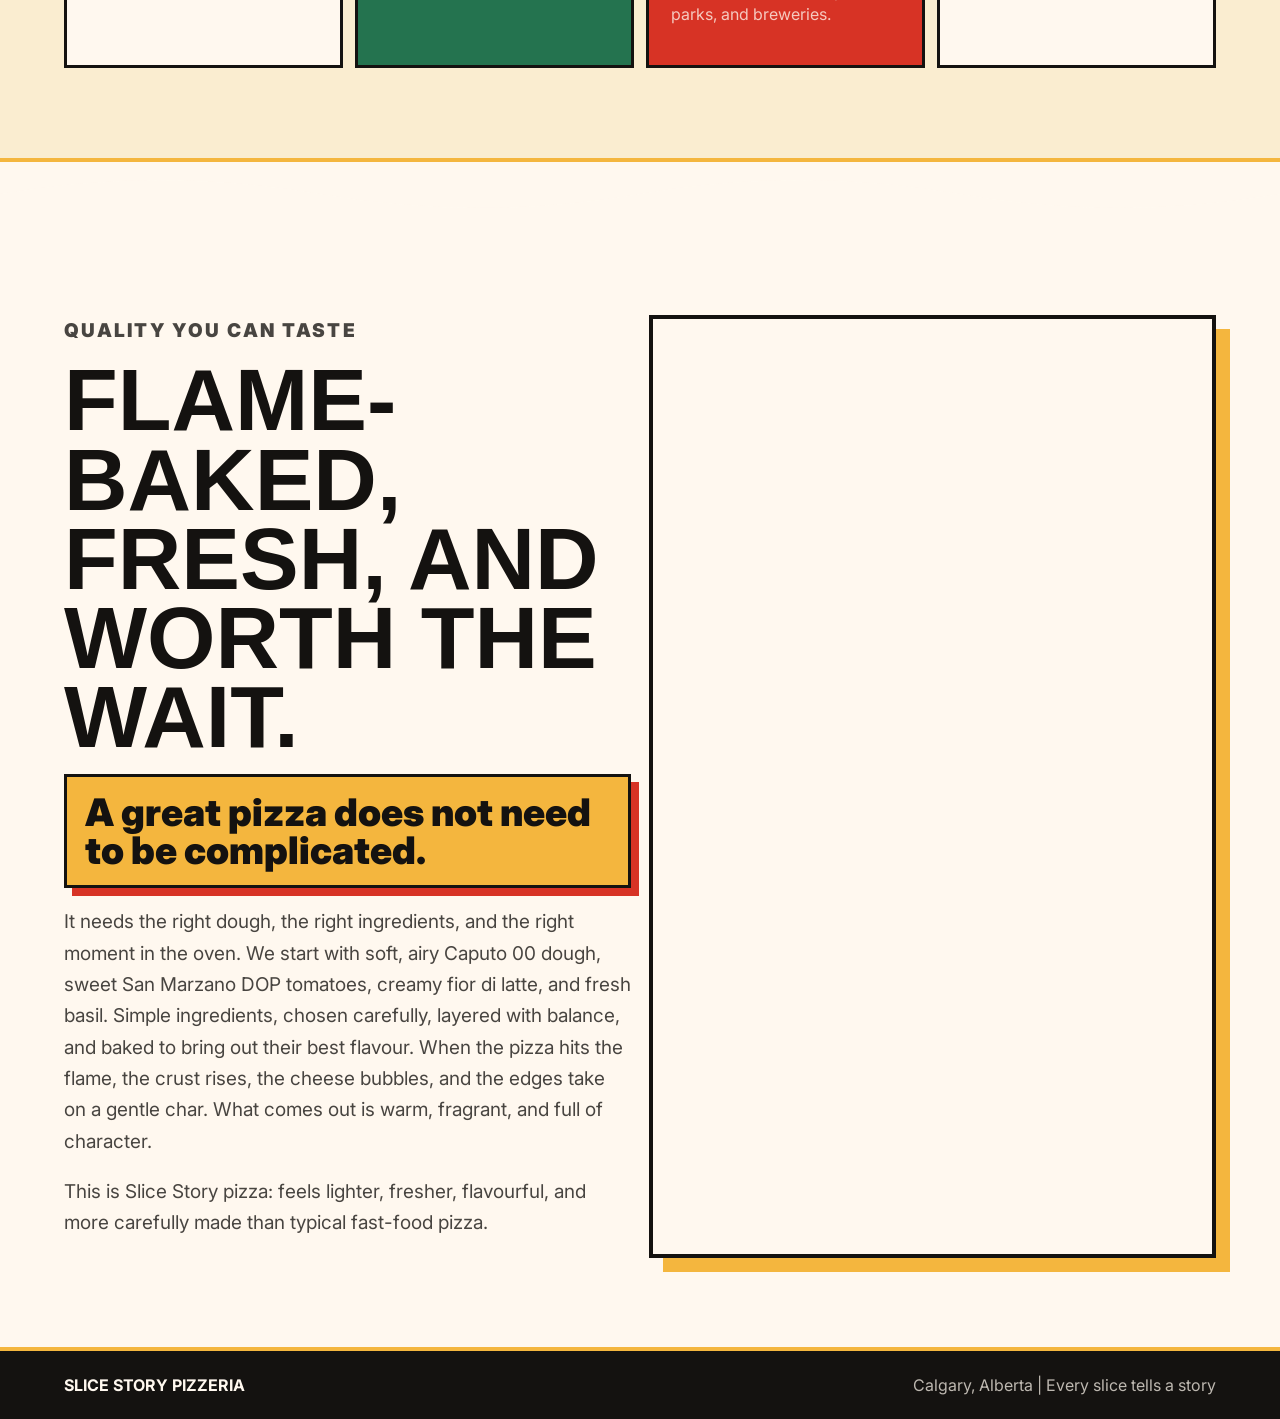
==== commit 3904a7b5: "Update index.html" ====
--- a/index.html
+++ b/index.html
@@ -18,15 +18,18 @@
         <a class="active" href="index.html">Home</a><a href="menu.html">Menu</a><a href="schedule.html">Schedule</a><a href="story-impact.html">Story</a><a class="button" href="catering.html">Catering</a>
       </div>
     </nav>
-    <section class="hero illustrated">
+    <section class="hero" style="--hero-image:url('https://images.unsplash.com/photo-1601924582970-9238bcb495d9?auto=format&fit=crop&w=1600&q=85')">
       <div>
         <p class="eyebrow">Calgary-born Neapolitan-style pizza truck</p>
         <h1>Every slice tells a story.</h1>
         <p class="lead">Premium Neapolitan-style pizza, flame-baked fresh and served from our mobile truck across Calgary.</p>
         <div class="action-row"><a class="button" href="schedule.html">See this week's stops</a><a class="button alt" href="catering.html">Book the truck</a></div>
-        <div class="impact-badge"><span class="dollar">$1</span><span>from every pizza supports local childhood cancer families</span></div>
       </div>
-      <img class="hero-art" src="hero-illustration.svg" alt="Illustration of a domed pizza oven with gently rising smoke, surrounded by fresh tomato, basil and mozzarella" width="680" height="440">
+      <aside class="feature-card">
+        <img src="images/home-impact-card.jpg" alt="A fresh pizza slice">
+        <h3>$1 from every pizza supports local childhood cancer families</h3>
+        <p>Every pizza we serve carries a little more purpose, helping us give back to local families facing childhood cancer.</p>
+      </aside>
     </section>
     <div class="wave" style="--wave-fill:#faedd0" aria-hidden="true"><svg viewBox="0 0 1200 60" preserveAspectRatio="none"><path d="M0 30 Q150 4 300 30 T600 30 T900 30 T1200 30 L1200 60 L0 60 Z"/></svg></div>
     <section class="section gold">
